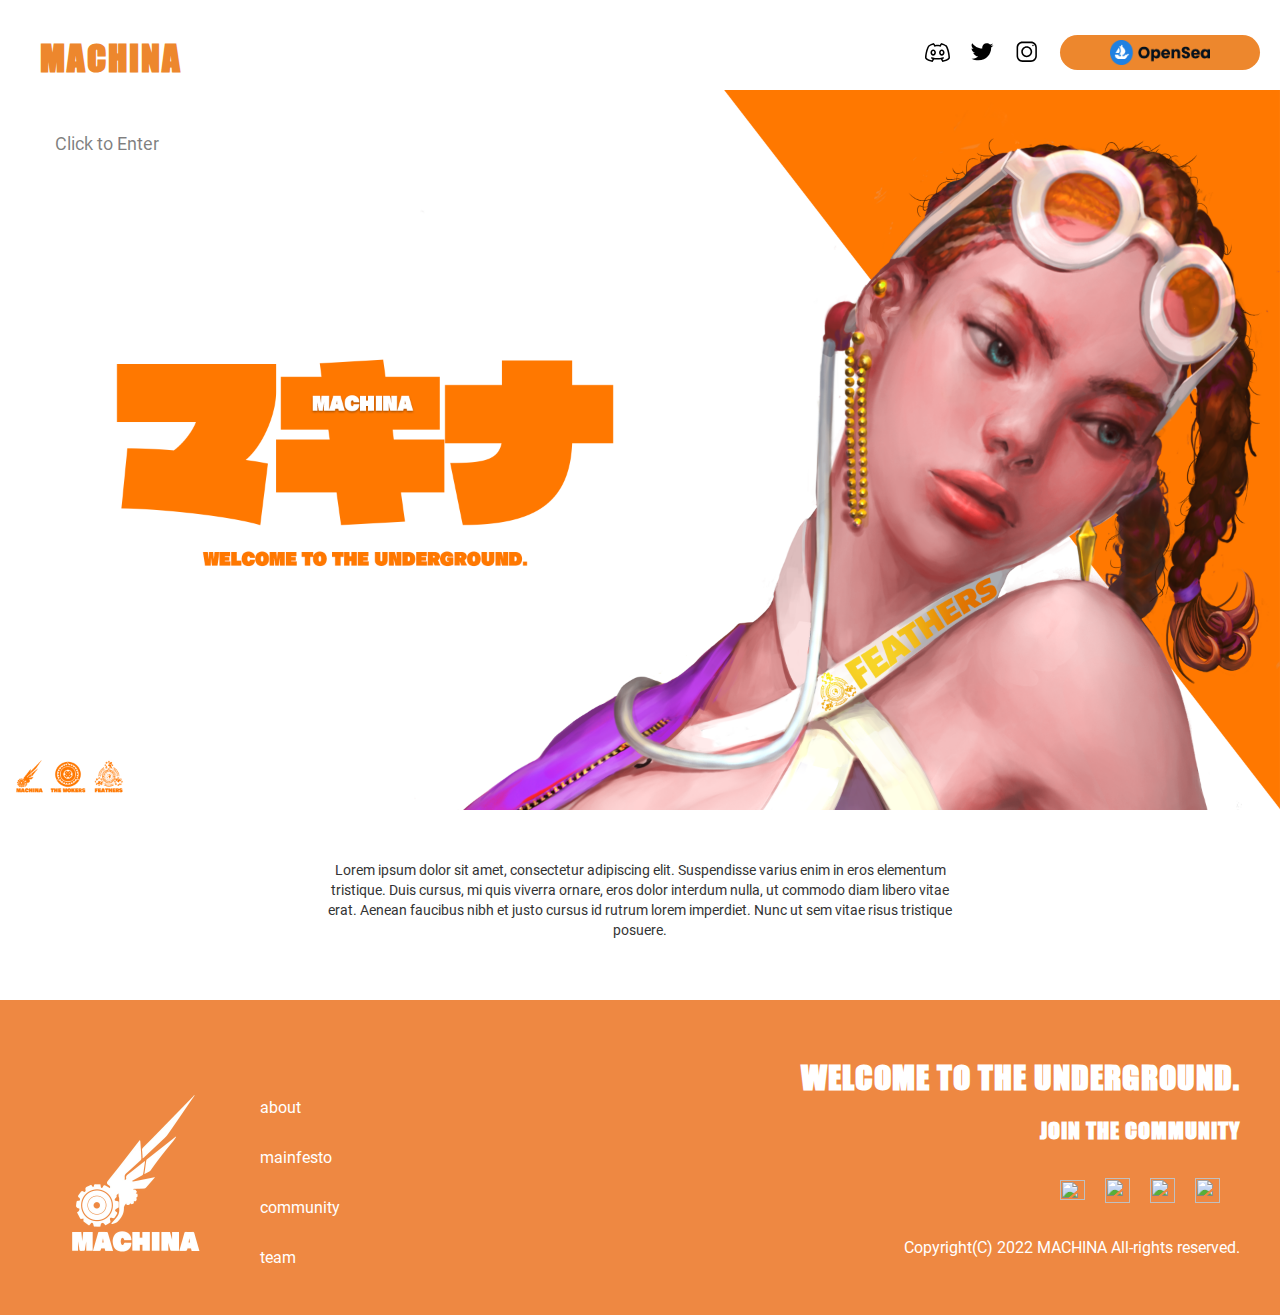
==== index.html @ 13b844cc "team + hero spacing" ====
<!DOCTYPE html><!--  Last Published: Tue Jul 26 2022 20:17:56 GMT+0000 (Coordinated Universal Time)  -->
<html data-wf-page="62db1f4dfe704f7a0dfc9c7d" data-wf-site="62cc7c7fad8a382e8a44cbcd">
<head>
  <meta charset="utf-8">
  <title>MachinaNewUX</title>
  <meta content="width=device-width, initial-scale=1" name="viewport">
  <link href="css/normalize.css" rel="stylesheet" type="text/css">
  <link href="css/components.css" rel="stylesheet" type="text/css">
  <link href="css/machinanewux.css" rel="stylesheet" type="text/css">
  <!-- [if lt IE 9]><script src="https://cdnjs.cloudflare.com/ajax/libs/html5shiv/3.7.3/html5shiv.min.js" type="text/javascript"></script><![endif] -->
  <script type="text/javascript">
      ! function(o, c) {
        var n = c.documentElement,
          t = " w-mod-";
        n.className += t + "js", ("ontouchstart" in o || o.DocumentTouch && c instanceof DocumentTouch) && (n.className += t + "touch")
      }(window, document);
    </script>
  <link href="images/favicon.ico" rel="shortcut icon" type="image/x-icon">
  <link href="images/webclip.png" rel="apple-touch-icon">
</head>
<body class="body">
  <div class="navbarsection wf-section">
    <div data-animation="default" data-collapse="medium" data-duration="400" data-easing="ease" data-easing2="ease" role="banner" class="navbarobject w-nav">
      <div class="container w-container">
        <div class="divleftnavbar">
          <a href="#" class="brand w-nav-brand">
            <h1 class="headingnavbar">MACHINA</h1>
          </a>
        </div>
        <div class="divrightnavbar">
          <nav role="navigation" class="nav-menu w-nav-menu">
            <a href="#" class="link-block w-inline-block"><img src="images/icons8-discord-new-64.svg" loading="lazy" width="25" height="25" alt="" class="icon"></a>
            <a href="#" class="link-block w-inline-block"><img src="images/icons8-twitter-64.svg" loading="lazy" width="25" height="25" alt="" class="icon"></a>
            <a href="#" class="link-block w-inline-block"><img src="images/icons8-instagram-64.svg" loading="lazy" width="25" height="25" alt="" class="icon"></a>
            <a href="#" class="link-block-opensea w-inline-block"><img src="images/OpenSea-Full-Logo-dark.png" loading="lazy" width="100" height="25" sizes="(max-width: 991px) 100vw, 100px" srcset="images/OpenSea-Full-Logo-dark-p-500.png 500w, images/OpenSea-Full-Logo-dark-p-800.png 800w, images/OpenSea-Full-Logo-dark.png 1311w" alt="" class="image-os"></a>
          </nav>
          <div class="w-nav-button">
            <div class="w-icon-nav-menu"></div>
          </div>
        </div>
      </div>
    </div>
  </div>
  <div class="sectionvideo wf-section">
    <div class="wrappervideo">
      <div class="backgroundvideo1"></div>
      <div class="buttonwrapper-left">
        <a href="machina.html" class="button w-button">Click to Enter</a>
      </div>
      <div data-poster-url="videos/landing_page_rat_1284_2778px-poster-00001.jpg" data-video-urls="videos/landing_page_rat_1284_2778px-transcode.mp4,videos/landing_page_rat_1284_2778px-transcode.webm" data-autoplay="true" data-loop="true" data-wf-ignore="true" class="background-video-vertical w-background-video w-background-video-atom"><video id="96c31cf4-ac90-7100-d008-4122dd4f9b5f-video" autoplay="" loop="" style="background-image:url(&quot;videos/landing_page_rat_1284_2778px-poster-00001.jpg&quot;)" muted="" playsinline="" data-wf-ignore="true" data-object-fit="cover">
          <source src="videos/landing_page_rat_1284_2778px-transcode.mp4" data-wf-ignore="true">
          <source src="videos/landing_page_rat_1284_2778px-transcode.webm" data-wf-ignore="true">
        </video></div>
    </div>
  </div>
  <div class="sectiontext wf-section">
    <p class="paragraph">Lorem ipsum dolor sit amet, consectetur adipiscing elit. Suspendisse varius enim in eros elementum tristique. Duis cursus, mi quis viverra ornare, eros dolor interdum nulla, ut commodo diam libero vitae erat. Aenean faucibus nibh et justo cursus id rutrum lorem imperdiet. Nunc ut sem vitae risus tristique posuere.</p>
  </div>
  <div class="sectionfooter wf-section">
    <div class="footerleftwrapper"><img src="images/Captura-de-tela-de-2022-07-11-18-16-29.png" loading="lazy" alt="" class="footerlogo">
      <div class="footernavigationwrapper">
        <div class="footernavigationtext">about</div>
        <div class="footernavigationtext">mainfesto</div>
        <div class="footernavigationtext">community</div>
        <div class="footernavigationtext">team</div>
      </div>
    </div>
    <div class="footerrightwrapper">
      <h1 class="footerheading">Welcome to the underground.</h1>
      <h2 class="footersubheading">Join The Community</h2>
      <div class="footericonswrapper">
        <a href="#" class="link-block w-inline-block"><img src="https://uploads-ssl.webflow.com/62cc7c7fad8a382e8a44cbcd/62cc91f28554203fd5717afa_Discord-Logo-White-1024x780.png" loading="lazy" width="25" height="20" alt="" class="icon"></a>
        <a href="#" class="link-block w-inline-block"><img src="https://uploads-ssl.webflow.com/62cc7c7fad8a382e8a44cbcd/62cc916a80accf51d7493790_twitter-xxl.png" loading="lazy" width="25" height="25" alt="" class="icon"></a>
        <a href="#" class="link-block w-inline-block"><img src="https://uploads-ssl.webflow.com/62cc7c7fad8a382e8a44cbcd/62cc91612afd1383635e9096_new-Instagram-logo-white-glyph-1200x1199.png" loading="lazy" width="25" height="25" alt="" class="icon"></a>
        <a href="#" class="link-block w-inline-block"><img src="https://uploads-ssl.webflow.com/62cc7c7fad8a382e8a44cbcd/62cc91511e0f220d277730ac_Logomark-Transparent%20White.png" loading="lazy" width="25" height="25" alt="" class="icon"></a>
      </div>
      <div class="footercopyrighttext">Copyright(C) 2022 MACHINA All-rights reserved.</div>
    </div>
  </div>
  <script src="https://d3e54v103j8qbb.cloudfront.net/js/jquery-3.5.1.min.dc5e7f18c8.js?site=62cc7c7fad8a382e8a44cbcd" type="text/javascript" integrity="sha256-9/aliU8dGd2tb6OSsuzixeV4y/faTqgFtohetphbbj0=" crossorigin="anonymous"></script>
  <script src="js/machinanewux.js" type="text/javascript"></script>
  <!-- [if lte IE 9]><script src="https://cdnjs.cloudflare.com/ajax/libs/placeholders/3.0.2/placeholders.min.js"></script><![endif] -->
</body>
</html>
---- css/components.css ----
@font-face {
  font-family: 'webflow-icons';
  src: url("[data-uri]") format('truetype');
  font-weight: normal;
  font-style: normal;
}
[class^="w-icon-"],
[class*=" w-icon-"] {
  /* use !important to prevent issues with browser extensions that change fonts */
  font-family: 'webflow-icons' !important;
  speak: none;
  font-style: normal;
  font-weight: normal;
  font-variant: normal;
  text-transform: none;
  line-height: 1;
  /* Better Font Rendering =========== */
  -webkit-font-smoothing: antialiased;
  -moz-osx-font-smoothing: grayscale;
}
.w-icon-slider-right:before {
  content: "\e600";
}
.w-icon-slider-left:before {
  content: "\e601";
}
.w-icon-nav-menu:before {
  content: "\e602";
}
.w-icon-arrow-down:before,
.w-icon-dropdown-toggle:before {
  content: "\e603";
}
.w-icon-file-upload-remove:before {
  content: "\e900";
}
.w-icon-file-upload-icon:before {
  content: "\e903";
}
* {
  -webkit-box-sizing: border-box;
  -moz-box-sizing: border-box;
  box-sizing: border-box;
}
html {
  height: 100%;
}
body {
  margin: 0;
  min-height: 100%;
  background-color: #fff;
  font-family: Arial, sans-serif;
  font-size: 14px;
  line-height: 20px;
  color: #333;
}
img {
  max-width: 100%;
  vertical-align: middle;
  display: inline-block;
}
html.w-mod-touch * {
  background-attachment: scroll !important;
}
.w-block {
  display: block;
}
.w-inline-block {
  max-width: 100%;
  display: inline-block;
}
.w-clearfix:before,
.w-clearfix:after {
  content: " ";
  display: table;
  grid-column-start: 1;
  grid-row-start: 1;
  grid-column-end: 2;
  grid-row-end: 2;
}
.w-clearfix:after {
  clear: both;
}
.w-hidden {
  display: none;
}
.w-button {
  display: inline-block;
  padding: 9px 15px;
  background-color: #3898EC;
  color: white;
  border: 0;
  line-height: inherit;
  text-decoration: none;
  cursor: pointer;
  border-radius: 0;
}
input.w-button {
  -webkit-appearance: button;
}
html[data-w-dynpage] [data-w-cloak] {
  color: transparent !important;
}
.w-webflow-badge,
.w-webflow-badge * {
  position: static;
  left: auto;
  top: auto;
  right: auto;
  bottom: auto;
  z-index: auto;
  display: block;
  visibility: visible;
  overflow: visible;
  overflow-x: visible;
  overflow-y: visible;
  box-sizing: border-box;
  width: auto;
  height: auto;
  max-height: none;
  max-width: none;
  min-height: 0;
  min-width: 0;
  margin: 0;
  padding: 0;
  float: none;
  clear: none;
  border: 0 none transparent;
  border-radius: 0;
  background: none;
  background-image: none;
  background-position: 0% 0%;
  background-size: auto auto;
  background-repeat: repeat;
  background-origin: padding-box;
  background-clip: border-box;
  background-attachment: scroll;
  background-color: transparent;
  box-shadow: none;
  opacity: 1;
  transform: none;
  transition: none;
  direction: ltr;
  font-family: inherit;
  font-weight: inherit;
  color: inherit;
  font-size: inherit;
  line-height: inherit;
  font-style: inherit;
  font-variant: inherit;
  text-align: inherit;
  letter-spacing: inherit;
  text-decoration: inherit;
  text-indent: 0;
  text-transform: inherit;
  list-style-type: disc;
  text-shadow: none;
  font-smoothing: auto;
  vertical-align: baseline;
  cursor: inherit;
  white-space: inherit;
  word-break: normal;
  word-spacing: normal;
  word-wrap: normal;
}
.w-webflow-badge {
  position: fixed !important;
  display: inline-block !important;
  visibility: visible !important;
  z-index: 2147483647 !important;
  top: auto !important;
  right: 12px !important;
  bottom: 12px !important;
  left: auto !important;
  color: #AAADB0 !important;
  background-color: #fff !important;
  border-radius: 3px !important;
  padding: 6px 8px 6px 6px !important;
  font-size: 12px !important;
  opacity: 1 !important;
  line-height: 14px !important;
  text-decoration: none !important;
  transform: none !important;
  margin: 0 !important;
  width: auto !important;
  height: auto !important;
  overflow: visible !important;
  white-space: nowrap;
  box-shadow: 0 0 0 1px rgba(0, 0, 0, 0.1), 0px 1px 3px rgba(0, 0, 0, 0.1);
  cursor: pointer;
}
.w-webflow-badge > img {
  display: inline-block !important;
  visibility: visible !important;
  opacity: 1 !important;
  vertical-align: middle !important;
}
h1,
h2,
h3,
h4,
h5,
h6 {
  font-weight: bold;
  margin-bottom: 10px;
}
h1 {
  font-size: 38px;
  line-height: 44px;
  margin-top: 20px;
}
h2 {
  font-size: 32px;
  line-height: 36px;
  margin-top: 20px;
}
h3 {
  font-size: 24px;
  line-height: 30px;
  margin-top: 20px;
}
h4 {
  font-size: 18px;
  line-height: 24px;
  margin-top: 10px;
}
h5 {
  font-size: 14px;
  line-height: 20px;
  margin-top: 10px;
}
h6 {
  font-size: 12px;
  line-height: 18px;
  margin-top: 10px;
}
p {
  margin-top: 0;
  margin-bottom: 10px;
}
blockquote {
  margin: 0 0 10px 0;
  padding: 10px 20px;
  border-left: 5px solid #E2E2E2;
  font-size: 18px;
  line-height: 22px;
}
figure {
  margin: 0;
  margin-bottom: 10px;
}
figcaption {
  margin-top: 5px;
  text-align: center;
}
ul,
ol {
  margin-top: 0px;
  margin-bottom: 10px;
  padding-left: 40px;
}
.w-list-unstyled {
  padding-left: 0;
  list-style: none;
}
.w-embed:before,
.w-embed:after {
  content: " ";
  display: table;
  grid-column-start: 1;
  grid-row-start: 1;
  grid-column-end: 2;
  grid-row-end: 2;
}
.w-embed:after {
  clear: both;
}
.w-video {
  width: 100%;
  position: relative;
  padding: 0;
}
.w-video iframe,
.w-video object,
.w-video embed {
  position: absolute;
  top: 0;
  left: 0;
  width: 100%;
  height: 100%;
  border: none;
}
fieldset {
  padding: 0;
  margin: 0;
  border: 0;
}
button,
[type='button'],
[type='reset'] {
  border: 0;
  cursor: pointer;
  -webkit-appearance: button;
}
.w-form {
  margin: 0 0 15px;
}
.w-form-done {
  display: none;
  padding: 20px;
  text-align: center;
  background-color: #dddddd;
}
.w-form-fail {
  display: none;
  margin-top: 10px;
  padding: 10px;
  background-color: #ffdede;
}
label {
  display: block;
  margin-bottom: 5px;
  font-weight: bold;
}
.w-input,
.w-select {
  display: block;
  width: 100%;
  height: 38px;
  padding: 8px 12px;
  margin-bottom: 10px;
  font-size: 14px;
  line-height: 1.42857143;
  color: #333333;
  vertical-align: middle;
  background-color: #ffffff;
  border: 1px solid #cccccc;
}
.w-input:-moz-placeholder,
.w-select:-moz-placeholder {
  color: #999;
}
.w-input::-moz-placeholder,
.w-select::-moz-placeholder {
  color: #999;
  opacity: 1;
}
.w-input:-ms-input-placeholder,
.w-select:-ms-input-placeholder {
  color: #999;
}
.w-input::-webkit-input-placeholder,
.w-select::-webkit-input-placeholder {
  color: #999;
}
.w-input:focus,
.w-select:focus {
  border-color: #3898EC;
  outline: 0;
}
.w-input[disabled],
.w-select[disabled],
.w-input[readonly],
.w-select[readonly],
fieldset[disabled] .w-input,
fieldset[disabled] .w-select {
  cursor: not-allowed;
}
.w-input[disabled]:not(.w-input-disabled),
.w-select[disabled]:not(.w-input-disabled),
.w-input[readonly],
.w-select[readonly],
fieldset[disabled]:not(.w-input-disabled) .w-input,
fieldset[disabled]:not(.w-input-disabled) .w-select {
  background-color: #eeeeee;
}
textarea.w-input,
textarea.w-select {
  height: auto;
}
.w-select {
  background-color: #f3f3f3;
}
.w-select[multiple] {
  height: auto;
}
.w-form-label {
  display: inline-block;
  cursor: pointer;
  font-weight: normal;
  margin-bottom: 0px;
}
.w-radio {
  display: block;
  margin-bottom: 5px;
  padding-left: 20px;
}
.w-radio:before,
.w-radio:after {
  content: " ";
  display: table;
  grid-column-start: 1;
  grid-row-start: 1;
  grid-column-end: 2;
  grid-row-end: 2;
}
.w-radio:after {
  clear: both;
}
.w-radio-input {
  margin: 4px 0 0;
  margin-top: 1px \9;
  line-height: normal;
  float: left;
  margin-left: -20px;
}
.w-radio-input {
  margin-top: 3px;
}
.w-file-upload {
  display: block;
  margin-bottom: 10px;
}
.w-file-upload-input {
  width: 0.1px;
  height: 0.1px;
  opacity: 0;
  overflow: hidden;
  position: absolute;
  z-index: -100;
}
.w-file-upload-default,
.w-file-upload-uploading,
.w-file-upload-success {
  display: inline-block;
  color: #333333;
}
.w-file-upload-error {
  display: block;
  margin-top: 10px;
}
.w-file-upload-default.w-hidden,
.w-file-upload-uploading.w-hidden,
.w-file-upload-error.w-hidden,
.w-file-upload-success.w-hidden {
  display: none;
}
.w-file-upload-uploading-btn {
  display: flex;
  font-size: 14px;
  font-weight: normal;
  cursor: pointer;
  margin: 0;
  padding: 8px 12px;
  border: 1px solid #cccccc;
  background-color: #fafafa;
}
.w-file-upload-file {
  display: flex;
  flex-grow: 1;
  justify-content: space-between;
  margin: 0;
  padding: 8px 9px 8px 11px;
  border: 1px solid #cccccc;
  background-color: #fafafa;
}
.w-file-upload-file-name {
  font-size: 14px;
  font-weight: normal;
  display: block;
}
.w-file-remove-link {
  margin-top: 3px;
  margin-left: 10px;
  width: auto;
  height: auto;
  padding: 3px;
  display: block;
  cursor: pointer;
}
.w-icon-file-upload-remove {
  margin: auto;
  font-size: 10px;
}
.w-file-upload-error-msg {
  display: inline-block;
  color: #ea384c;
  padding: 2px 0;
}
.w-file-upload-info {
  display: inline-block;
  line-height: 38px;
  padding: 0 12px;
}
.w-file-upload-label {
  display: inline-block;
  font-size: 14px;
  font-weight: normal;
  cursor: pointer;
  margin: 0;
  padding: 8px 12px;
  border: 1px solid #cccccc;
  background-color: #fafafa;
}
.w-icon-file-upload-icon,
.w-icon-file-upload-uploading {
  display: inline-block;
  margin-right: 8px;
  width: 20px;
}
.w-icon-file-upload-uploading {
  height: 20px;
}
.w-container {
  margin-left: auto;
  margin-right: auto;
  max-width: 940px;
}
.w-container:before,
.w-container:after {
  content: " ";
  display: table;
  grid-column-start: 1;
  grid-row-start: 1;
  grid-column-end: 2;
  grid-row-end: 2;
}
.w-container:after {
  clear: both;
}
.w-container .w-row {
  margin-left: -10px;
  margin-right: -10px;
}
.w-row:before,
.w-row:after {
  content: " ";
  display: table;
  grid-column-start: 1;
  grid-row-start: 1;
  grid-column-end: 2;
  grid-row-end: 2;
}
.w-row:after {
  clear: both;
}
.w-row .w-row {
  margin-left: 0;
  margin-right: 0;
}
.w-col {
  position: relative;
  float: left;
  width: 100%;
  min-height: 1px;
  padding-left: 10px;
  padding-right: 10px;
}
.w-col .w-col {
  padding-left: 0;
  padding-right: 0;
}
.w-col-1 {
  width: 8.33333333%;
}
.w-col-2 {
  width: 16.66666667%;
}
.w-col-3 {
  width: 25%;
}
.w-col-4 {
  width: 33.33333333%;
}
.w-col-5 {
  width: 41.66666667%;
}
.w-col-6 {
  width: 50%;
}
.w-col-7 {
  width: 58.33333333%;
}
.w-col-8 {
  width: 66.66666667%;
}
.w-col-9 {
  width: 75%;
}
.w-col-10 {
  width: 83.33333333%;
}
.w-col-11 {
  width: 91.66666667%;
}
.w-col-12 {
  width: 100%;
}
.w-hidden-main {
  display: none !important;
}
@media screen and (max-width: 991px) {
  .w-container {
    max-width: 728px;
  }
  .w-hidden-main {
    display: inherit !important;
  }
  .w-hidden-medium {
    display: none !important;
  }
  .w-col-medium-1 {
    width: 8.33333333%;
  }
  .w-col-medium-2 {
    width: 16.66666667%;
  }
  .w-col-medium-3 {
    width: 25%;
  }
  .w-col-medium-4 {
    width: 33.33333333%;
  }
  .w-col-medium-5 {
    width: 41.66666667%;
  }
  .w-col-medium-6 {
    width: 50%;
  }
  .w-col-medium-7 {
    width: 58.33333333%;
  }
  .w-col-medium-8 {
    width: 66.66666667%;
  }
  .w-col-medium-9 {
    width: 75%;
  }
  .w-col-medium-10 {
    width: 83.33333333%;
  }
  .w-col-medium-11 {
    width: 91.66666667%;
  }
  .w-col-medium-12 {
    width: 100%;
  }
  .w-col-stack {
    width: 100%;
    left: auto;
    right: auto;
  }
}
@media screen and (max-width: 767px) {
  .w-hidden-main {
    display: inherit !important;
  }
  .w-hidden-medium {
    display: inherit !important;
  }
  .w-hidden-small {
    display: none !important;
  }
  .w-row,
  .w-container .w-row {
    margin-left: 0;
    margin-right: 0;
  }
  .w-col {
    width: 100%;
    left: auto;
    right: auto;
  }
  .w-col-small-1 {
    width: 8.33333333%;
  }
  .w-col-small-2 {
    width: 16.66666667%;
  }
  .w-col-small-3 {
    width: 25%;
  }
  .w-col-small-4 {
    width: 33.33333333%;
  }
  .w-col-small-5 {
    width: 41.66666667%;
  }
  .w-col-small-6 {
    width: 50%;
  }
  .w-col-small-7 {
    width: 58.33333333%;
  }
  .w-col-small-8 {
    width: 66.66666667%;
  }
  .w-col-small-9 {
    width: 75%;
  }
  .w-col-small-10 {
    width: 83.33333333%;
  }
  .w-col-small-11 {
    width: 91.66666667%;
  }
  .w-col-small-12 {
    width: 100%;
  }
}
@media screen and (max-width: 479px) {
  .w-container {
    max-width: none;
  }
  .w-hidden-main {
    display: inherit !important;
  }
  .w-hidden-medium {
    display: inherit !important;
  }
  .w-hidden-small {
    display: inherit !important;
  }
  .w-hidden-tiny {
    display: none !important;
  }
  .w-col {
    width: 100%;
  }
  .w-col-tiny-1 {
    width: 8.33333333%;
  }
  .w-col-tiny-2 {
    width: 16.66666667%;
  }
  .w-col-tiny-3 {
    width: 25%;
  }
  .w-col-tiny-4 {
    width: 33.33333333%;
  }
  .w-col-tiny-5 {
    width: 41.66666667%;
  }
  .w-col-tiny-6 {
    width: 50%;
  }
  .w-col-tiny-7 {
    width: 58.33333333%;
  }
  .w-col-tiny-8 {
    width: 66.66666667%;
  }
  .w-col-tiny-9 {
    width: 75%;
  }
  .w-col-tiny-10 {
    width: 83.33333333%;
  }
  .w-col-tiny-11 {
    width: 91.66666667%;
  }
  .w-col-tiny-12 {
    width: 100%;
  }
}
.w-widget {
  position: relative;
}
.w-widget-map {
  width: 100%;
  height: 400px;
}
.w-widget-map label {
  width: auto;
  display: inline;
}
.w-widget-map img {
  max-width: inherit;
}
.w-widget-map .gm-style-iw {
  text-align: center;
}
.w-widget-map .gm-style-iw > button {
  display: none !important;
}
.w-widget-twitter {
  overflow: hidden;
}
.w-widget-twitter-count-shim {
  display: inline-block;
  vertical-align: top;
  position: relative;
  width: 28px;
  height: 20px;
  text-align: center;
  background: white;
  border: #758696 solid 1px;
  border-radius: 3px;
}
.w-widget-twitter-count-shim * {
  pointer-events: none;
  -webkit-user-select: none;
  -moz-user-select: none;
  -ms-user-select: none;
  user-select: none;
}
.w-widget-twitter-count-shim .w-widget-twitter-count-inner {
  position: relative;
  font-size: 15px;
  line-height: 12px;
  text-align: center;
  color: #999;
  font-family: serif;
}
.w-widget-twitter-count-shim .w-widget-twitter-count-clear {
  position: relative;
  display: block;
}
.w-widget-twitter-count-shim.w--large {
  width: 36px;
  height: 28px;
}
.w-widget-twitter-count-shim.w--large .w-widget-twitter-count-inner {
  font-size: 18px;
  line-height: 18px;
}
.w-widget-twitter-count-shim:not(.w--vertical) {
  margin-left: 5px;
  margin-right: 8px;
}
.w-widget-twitter-count-shim:not(.w--vertical).w--large {
  margin-left: 6px;
}
.w-widget-twitter-count-shim:not(.w--vertical):before,
.w-widget-twitter-count-shim:not(.w--vertical):after {
  top: 50%;
  left: 0;
  border: solid transparent;
  content: ' ';
  height: 0;
  width: 0;
  position: absolute;
  pointer-events: none;
}
.w-widget-twitter-count-shim:not(.w--vertical):before {
  border-color: rgba(117, 134, 150, 0);
  border-right-color: #5d6c7b;
  border-width: 4px;
  margin-left: -9px;
  margin-top: -4px;
}
.w-widget-twitter-count-shim:not(.w--vertical).w--large:before {
  border-width: 5px;
  margin-left: -10px;
  margin-top: -5px;
}
.w-widget-twitter-count-shim:not(.w--vertical):after {
  border-color: rgba(255, 255, 255, 0);
  border-right-color: white;
  border-width: 4px;
  margin-left: -8px;
  margin-top: -4px;
}
.w-widget-twitter-count-shim:not(.w--vertical).w--large:after {
  border-width: 5px;
  margin-left: -9px;
  margin-top: -5px;
}
.w-widget-twitter-count-shim.w--vertical {
  width: 61px;
  height: 33px;
  margin-bottom: 8px;
}
.w-widget-twitter-count-shim.w--vertical:before,
.w-widget-twitter-count-shim.w--vertical:after {
  top: 100%;
  left: 50%;
  border: solid transparent;
  content: ' ';
  height: 0;
  width: 0;
  position: absolute;
  pointer-events: none;
}
.w-widget-twitter-count-shim.w--vertical:before {
  border-color: rgba(117, 134, 150, 0);
  border-top-color: #5d6c7b;
  border-width: 5px;
  margin-left: -5px;
}
.w-widget-twitter-count-shim.w--vertical:after {
  border-color: rgba(255, 255, 255, 0);
  border-top-color: white;
  border-width: 4px;
  margin-left: -4px;
}
.w-widget-twitter-count-shim.w--vertical .w-widget-twitter-count-inner {
  font-size: 18px;
  line-height: 22px;
}
.w-widget-twitter-count-shim.w--vertical.w--large {
  width: 76px;
}
.w-background-video {
  position: relative;
  overflow: hidden;
  height: 500px;
  color: white;
}
.w-background-video > video {
  background-size: cover;
  background-position: 50% 50%;
  position: absolute;
  margin: auto;
  width: 100%;
  height: 100%;
  right: -100%;
  bottom: -100%;
  top: -100%;
  left: -100%;
  object-fit: cover;
  z-index: -100;
}
.w-background-video > video::-webkit-media-controls-start-playback-button {
  display: none !important;
  -webkit-appearance: none;
}
.w-background-video--control {
  position: absolute;
  bottom: 1em;
  right: 1em;
  background-color: transparent;
  padding: 0;
}
.w-background-video--control > [hidden] {
  display: none !important;
}
.w-slider {
  position: relative;
  height: 300px;
  text-align: center;
  background: #dddddd;
  clear: both;
  -webkit-tap-highlight-color: rgba(0, 0, 0, 0);
  tap-highlight-color: rgba(0, 0, 0, 0);
}
.w-slider-mask {
  position: relative;
  display: block;
  overflow: hidden;
  z-index: 1;
  left: 0;
  right: 0;
  height: 100%;
  white-space: nowrap;
}
.w-slide {
  position: relative;
  display: inline-block;
  vertical-align: top;
  width: 100%;
  height: 100%;
  white-space: normal;
  text-align: left;
}
.w-slider-nav {
  position: absolute;
  z-index: 2;
  top: auto;
  right: 0;
  bottom: 0;
  left: 0;
  margin: auto;
  padding-top: 10px;
  height: 40px;
  text-align: center;
  -webkit-tap-highlight-color: rgba(0, 0, 0, 0);
  tap-highlight-color: rgba(0, 0, 0, 0);
}
.w-slider-nav.w-round > div {
  border-radius: 100%;
}
.w-slider-nav.w-num > div {
  width: auto;
  height: auto;
  padding: 0.2em 0.5em;
  font-size: inherit;
  line-height: inherit;
}
.w-slider-nav.w-shadow > div {
  box-shadow: 0 0 3px rgba(51, 51, 51, 0.4);
}
.w-slider-nav-invert {
  color: #fff;
}
.w-slider-nav-invert > div {
  background-color: rgba(34, 34, 34, 0.4);
}
.w-slider-nav-invert > div.w-active {
  background-color: #222;
}
.w-slider-dot {
  position: relative;
  display: inline-block;
  width: 1em;
  height: 1em;
  background-color: rgba(255, 255, 255, 0.4);
  cursor: pointer;
  margin: 0 3px 0.5em;
  transition: background-color 100ms, color 100ms;
}
.w-slider-dot.w-active {
  background-color: #fff;
}
.w-slider-dot:focus {
  outline: none;
  box-shadow: 0px 0px 0px 2px #fff;
}
.w-slider-dot:focus.w-active {
  box-shadow: none;
}
.w-slider-arrow-left,
.w-slider-arrow-right {
  position: absolute;
  width: 80px;
  top: 0;
  right: 0;
  bottom: 0;
  left: 0;
  margin: auto;
  cursor: pointer;
  overflow: hidden;
  color: white;
  font-size: 40px;
  -webkit-tap-highlight-color: rgba(0, 0, 0, 0);
  tap-highlight-color: rgba(0, 0, 0, 0);
  -webkit-user-select: none;
  -moz-user-select: none;
  -ms-user-select: none;
  user-select: none;
}
.w-slider-arrow-left [class^='w-icon-'],
.w-slider-arrow-right [class^='w-icon-'],
.w-slider-arrow-left [class*=' w-icon-'],
.w-slider-arrow-right [class*=' w-icon-'] {
  position: absolute;
}
.w-slider-arrow-left:focus,
.w-slider-arrow-right:focus {
  outline: 0;
}
.w-slider-arrow-left {
  z-index: 3;
  right: auto;
}
.w-slider-arrow-right {
  z-index: 4;
  left: auto;
}
.w-icon-slider-left,
.w-icon-slider-right {
  top: 0;
  right: 0;
  bottom: 0;
  left: 0;
  margin: auto;
  width: 1em;
  height: 1em;
}
.w-slider-aria-label {
  border: 0;
  clip: rect(0 0 0 0);
  height: 1px;
  margin: -1px;
  overflow: hidden;
  padding: 0;
  position: absolute;
  width: 1px;
}
.w-slider-force-show {
  display: block !important;
}
.w-dropdown {
  display: inline-block;
  position: relative;
  text-align: left;
  margin-left: auto;
  margin-right: auto;
  z-index: 900;
}
.w-dropdown-btn,
.w-dropdown-toggle,
.w-dropdown-link {
  position: relative;
  vertical-align: top;
  text-decoration: none;
  color: #222222;
  padding: 20px;
  text-align: left;
  margin-left: auto;
  margin-right: auto;
  white-space: nowrap;
}
.w-dropdown-toggle {
  -webkit-user-select: none;
  -moz-user-select: none;
  -ms-user-select: none;
  user-select: none;
  display: inline-block;
  cursor: pointer;
  padding-right: 40px;
}
.w-dropdown-toggle:focus {
  outline: 0;
}
.w-icon-dropdown-toggle {
  position: absolute;
  top: 0;
  right: 0;
  bottom: 0;
  margin: auto;
  margin-right: 20px;
  width: 1em;
  height: 1em;
}
.w-dropdown-list {
  position: absolute;
  background: #dddddd;
  display: none;
  min-width: 100%;
}
.w-dropdown-list.w--open {
  display: block;
}
.w-dropdown-link {
  padding: 10px 20px;
  display: block;
  color: #222222;
}
.w-dropdown-link.w--current {
  color: #0082f3;
}
.w-dropdown-link:focus {
  outline: 0;
}
@media screen and (max-width: 767px) {
  .w-nav-brand {
    padding-left: 10px;
  }
}
/**
 * ## Note
 * Safari (on both iOS and OS X) does not handle viewport units (vh, vw) well.
 * For example percentage units do not work on descendants of elements that
 * have any dimensions expressed in viewport units. It also doesn’t handle them at
 * all in `calc()`.
 */
/**
 * Wrapper around all lightbox elements
 *
 * 1. Since the lightbox can receive focus, IE also gives it an outline.
 * 2. Fixes flickering on Chrome when a transition is in progress
 *    underneath the lightbox.
 */
.w-lightbox-backdrop {
  color: #000;
  cursor: auto;
  font-family: serif;
  font-size: medium;
  font-style: normal;
  font-variant: normal;
  font-weight: normal;
  letter-spacing: normal;
  line-height: normal;
  list-style: disc;
  text-align: start;
  text-indent: 0;
  text-shadow: none;
  text-transform: none;
  visibility: visible;
  white-space: normal;
  word-break: normal;
  word-spacing: normal;
  word-wrap: normal;
  position: fixed;
  top: 0;
  right: 0;
  bottom: 0;
  left: 0;
  color: #fff;
  font-family: "Helvetica Neue", Helvetica, Ubuntu, "Segoe UI", Verdana, sans-serif;
  font-size: 17px;
  line-height: 1.2;
  font-weight: 300;
  text-align: center;
  background: rgba(0, 0, 0, 0.9);
  z-index: 2000;
  outline: 0;
  /* 1 */
  opacity: 0;
  -webkit-user-select: none;
  -moz-user-select: none;
  -ms-user-select: none;
  -webkit-tap-highlight-color: transparent;
  -webkit-transform: translate(0, 0);
  /* 2 */
}
/**
 * Neat trick to bind the rubberband effect to our canvas instead of the whole
 * document on iOS. It also prevents a bug that causes the document underneath to scroll.
 */
.w-lightbox-backdrop,
.w-lightbox-container {
  height: 100%;
  overflow: auto;
  -webkit-overflow-scrolling: touch;
}
.w-lightbox-content {
  position: relative;
  height: 100vh;
  overflow: hidden;
}
.w-lightbox-view {
  position: absolute;
  width: 100vw;
  height: 100vh;
  opacity: 0;
}
.w-lightbox-view:before {
  content: "";
  height: 100vh;
}
/* .w-lightbox-content */
.w-lightbox-group,
.w-lightbox-group .w-lightbox-view,
.w-lightbox-group .w-lightbox-view:before {
  height: 86vh;
}
.w-lightbox-frame,
.w-lightbox-view:before {
  display: inline-block;
  vertical-align: middle;
}
/*
 * 1. Remove default margin set by user-agent on the <figure> element.
 */
.w-lightbox-figure {
  position: relative;
  margin: 0;
  /* 1 */
}
.w-lightbox-group .w-lightbox-figure {
  cursor: pointer;
}
/**
 * IE adds image dimensions as width and height attributes on the IMG tag,
 * but we need both width and height to be set to auto to enable scaling.
 */
.w-lightbox-img {
  width: auto;
  height: auto;
  max-width: none;
}
/**
 * 1. Reset if style is set by user on "All Images"
 */
.w-lightbox-image {
  display: block;
  float: none;
  /* 1 */
  max-width: 100vw;
  max-height: 100vh;
}
.w-lightbox-group .w-lightbox-image {
  max-height: 86vh;
}
.w-lightbox-caption {
  position: absolute;
  right: 0;
  bottom: 0;
  left: 0;
  padding: 0.5em 1em;
  background: rgba(0, 0, 0, 0.4);
  text-align: left;
  text-overflow: ellipsis;
  white-space: nowrap;
  overflow: hidden;
}
.w-lightbox-embed {
  position: absolute;
  top: 0;
  right: 0;
  bottom: 0;
  left: 0;
  width: 100%;
  height: 100%;
}
.w-lightbox-control {
  position: absolute;
  top: 0;
  width: 4em;
  background-size: 24px;
  background-repeat: no-repeat;
  background-position: center;
  cursor: pointer;
  -webkit-transition: all 0.3s;
  transition: all 0.3s;
}
.w-lightbox-left {
  display: none;
  bottom: 0;
  left: 0;
  /* <svg xmlns="http://www.w3.org/2000/svg" viewBox="-20 0 24 40" width="24" height="40"><g transform="rotate(45)"><path d="m0 0h5v23h23v5h-28z" opacity=".4"/><path d="m1 1h3v23h23v3h-26z" fill="#fff"/></g></svg> */
  background-image: url("[data-uri]");
}
.w-lightbox-right {
  display: none;
  right: 0;
  bottom: 0;
  /* <svg xmlns="http://www.w3.org/2000/svg" viewBox="-4 0 24 40" width="24" height="40"><g transform="rotate(45)"><path d="m0-0h28v28h-5v-23h-23z" opacity=".4"/><path d="m1 1h26v26h-3v-23h-23z" fill="#fff"/></g></svg> */
  background-image: url("[data-uri]");
}
/*
 * Without specifying the with and height inside the SVG, all versions of IE render the icon too small.
 * The bug does not seem to manifest itself if the elements are tall enough such as the above arrows.
 * (http://stackoverflow.com/questions/16092114/background-size-differs-in-internet-explorer)
 */
.w-lightbox-close {
  right: 0;
  height: 2.6em;
  /* <svg xmlns="http://www.w3.org/2000/svg" viewBox="-4 0 18 17" width="18" height="17"><g transform="rotate(45)"><path d="m0 0h7v-7h5v7h7v5h-7v7h-5v-7h-7z" opacity=".4"/><path d="m1 1h7v-7h3v7h7v3h-7v7h-3v-7h-7z" fill="#fff"/></g></svg> */
  background-image: url("[data-uri]");
  background-size: 18px;
}
/**
 * 1. All IE versions add extra space at the bottom without this.
 */
.w-lightbox-strip {
  position: absolute;
  bottom: 0;
  left: 0;
  right: 0;
  padding: 0 1vh;
  line-height: 0;
  /* 1 */
  white-space: nowrap;
  overflow-x: auto;
  overflow-y: hidden;
}
/*
 * 1. We use content-box to avoid having to do `width: calc(10vh + 2vw)`
 *    which doesn’t work in Safari anyway.
 * 2. Chrome renders images pixelated when switching to GPU. Making sure
 *    the parent is also rendered on the GPU (by setting translate3d for
 *    example) fixes this behavior.
 */
.w-lightbox-item {
  display: inline-block;
  width: 10vh;
  padding: 2vh 1vh;
  box-sizing: content-box;
  /* 1 */
  cursor: pointer;
  -webkit-transform: translate3d(0, 0, 0);
  /* 2 */
}
.w-lightbox-active {
  opacity: 0.3;
}
.w-lightbox-thumbnail {
  position: relative;
  height: 10vh;
  background: #222;
  overflow: hidden;
}
.w-lightbox-thumbnail-image {
  position: absolute;
  top: 0;
  left: 0;
}
.w-lightbox-thumbnail .w-lightbox-tall {
  top: 50%;
  width: 100%;
  -webkit-transform: translate(0, -50%);
  -ms-transform: translate(0, -50%);
  transform: translate(0, -50%);
}
.w-lightbox-thumbnail .w-lightbox-wide {
  left: 50%;
  height: 100%;
  -webkit-transform: translate(-50%, 0);
  -ms-transform: translate(-50%, 0);
  transform: translate(-50%, 0);
}
/*
 * Spinner
 *
 * Absolute pixel values are used to avoid rounding errors that would cause
 * the white spinning element to be misaligned with the track.
 */
.w-lightbox-spinner {
  position: absolute;
  top: 50%;
  left: 50%;
  box-sizing: border-box;
  width: 40px;
  height: 40px;
  margin-top: -20px;
  margin-left: -20px;
  border: 5px solid rgba(0, 0, 0, 0.4);
  border-radius: 50%;
  -webkit-animation: spin 0.8s infinite linear;
  animation: spin 0.8s infinite linear;
}
.w-lightbox-spinner:after {
  content: "";
  position: absolute;
  top: -4px;
  right: -4px;
  bottom: -4px;
  left: -4px;
  border: 3px solid transparent;
  border-bottom-color: #fff;
  border-radius: 50%;
}
/*
 * Utility classes
 */
.w-lightbox-hide {
  display: none;
}
.w-lightbox-noscroll {
  overflow: hidden;
}
@media (min-width: 768px) {
  .w-lightbox-content {
    height: 96vh;
    margin-top: 2vh;
  }
  .w-lightbox-view,
  .w-lightbox-view:before {
    height: 96vh;
  }
  /* .w-lightbox-content */
  .w-lightbox-group,
  .w-lightbox-group .w-lightbox-view,
  .w-lightbox-group .w-lightbox-view:before {
    height: 84vh;
  }
  .w-lightbox-image {
    max-width: 96vw;
    max-height: 96vh;
  }
  .w-lightbox-group .w-lightbox-image {
    max-width: 82.3vw;
    max-height: 84vh;
  }
  .w-lightbox-left,
  .w-lightbox-right {
    display: block;
    opacity: 0.5;
  }
  .w-lightbox-close {
    opacity: 0.8;
  }
  .w-lightbox-control:hover {
    opacity: 1;
  }
}
.w-lightbox-inactive,
.w-lightbox-inactive:hover {
  opacity: 0;
}
.w-richtext:before,
.w-richtext:after {
  content: " ";
  display: table;
  grid-column-start: 1;
  grid-row-start: 1;
  grid-column-end: 2;
  grid-row-end: 2;
}
.w-richtext:after {
  clear: both;
}
.w-richtext[contenteditable="true"]:before,
.w-richtext[contenteditable="true"]:after {
  white-space: initial;
}
.w-richtext ol,
.w-richtext ul {
  overflow: hidden;
}
.w-richtext .w-richtext-figure-selected.w-richtext-figure-type-video div:after,
.w-richtext .w-richtext-figure-selected[data-rt-type="video"] div:after {
  outline: 2px solid #2895f7;
}
.w-richtext .w-richtext-figure-selected.w-richtext-figure-type-image div,
.w-richtext .w-richtext-figure-selected[data-rt-type="image"] div {
  outline: 2px solid #2895f7;
}
.w-richtext figure.w-richtext-figure-type-video > div:after,
.w-richtext figure[data-rt-type="video"] > div:after {
  content: '';
  position: absolute;
  display: none;
  left: 0;
  top: 0;
  right: 0;
  bottom: 0;
}
.w-richtext figure {
  position: relative;
  max-width: 60%;
}
.w-richtext figure > div:before {
  cursor: default!important;
}
.w-richtext figure img {
  width: 100%;
}
.w-richtext figure figcaption.w-richtext-figcaption-placeholder {
  opacity: 0.6;
}
.w-richtext figure div {
  /* fix incorrectly sized selection border in the data manager */
  font-size: 0px;
  color: transparent;
}
.w-richtext figure.w-richtext-figure-type-image,
.w-richtext figure[data-rt-type="image"] {
  display: table;
}
.w-richtext figure.w-richtext-figure-type-image > div,
.w-richtext figure[data-rt-type="image"] > div {
  display: inline-block;
}
.w-richtext figure.w-richtext-figure-type-image > figcaption,
.w-richtext figure[data-rt-type="image"] > figcaption {
  display: table-caption;
  caption-side: bottom;
}
.w-richtext figure.w-richtext-figure-type-video,
.w-richtext figure[data-rt-type="video"] {
  width: 60%;
  height: 0;
}
.w-richtext figure.w-richtext-figure-type-video iframe,
.w-richtext figure[data-rt-type="video"] iframe {
  position: absolute;
  top: 0;
  left: 0;
  width: 100%;
  height: 100%;
}
.w-richtext figure.w-richtext-figure-type-video > div,
.w-richtext figure[data-rt-type="video"] > div {
  width: 100%;
}
.w-richtext figure.w-richtext-align-center {
  margin-right: auto;
  margin-left: auto;
  clear: both;
}
.w-richtext figure.w-richtext-align-center.w-richtext-figure-type-image > div,
.w-richtext figure.w-richtext-align-center[data-rt-type="image"] > div {
  max-width: 100%;
}
.w-richtext figure.w-richtext-align-normal {
  clear: both;
}
.w-richtext figure.w-richtext-align-fullwidth {
  width: 100%;
  max-width: 100%;
  text-align: center;
  clear: both;
  display: block;
  margin-right: auto;
  margin-left: auto;
}
.w-richtext figure.w-richtext-align-fullwidth > div {
  display: inline-block;
  /* padding-bottom is used for aspect ratios in video figures
      we want the div to inherit that so hover/selection borders in the designer-canvas
      fit right*/
  padding-bottom: inherit;
}
.w-richtext figure.w-richtext-align-fullwidth > figcaption {
  display: block;
}
.w-richtext figure.w-richtext-align-floatleft {
  float: left;
  margin-right: 15px;
  clear: none;
}
.w-richtext figure.w-richtext-align-floatright {
  float: right;
  margin-left: 15px;
  clear: none;
}
.w-nav {
  position: relative;
  background: #dddddd;
  z-index: 1000;
}
.w-nav:before,
.w-nav:after {
  content: " ";
  display: table;
  grid-column-start: 1;
  grid-row-start: 1;
  grid-column-end: 2;
  grid-row-end: 2;
}
.w-nav:after {
  clear: both;
}
.w-nav-brand {
  position: relative;
  float: left;
  text-decoration: none;
  color: #333333;
}
.w-nav-link {
  position: relative;
  display: inline-block;
  vertical-align: top;
  text-decoration: none;
  color: #222222;
  padding: 20px;
  text-align: left;
  margin-left: auto;
  margin-right: auto;
}
.w-nav-link.w--current {
  color: #0082f3;
}
.w-nav-menu {
  position: relative;
  float: right;
}
[data-nav-menu-open] {
  display: block !important;
  position: absolute;
  top: 100%;
  left: 0;
  right: 0;
  background: #C8C8C8;
  text-align: center;
  overflow: visible;
  min-width: 200px;
}
.w--nav-link-open {
  display: block;
  position: relative;
}
.w-nav-overlay {
  position: absolute;
  overflow: hidden;
  display: none;
  top: 100%;
  left: 0;
  right: 0;
  width: 100%;
}
.w-nav-overlay [data-nav-menu-open] {
  top: 0;
}
.w-nav[data-animation="over-left"] .w-nav-overlay {
  width: auto;
}
.w-nav[data-animation="over-left"] .w-nav-overlay,
.w-nav[data-animation="over-left"] [data-nav-menu-open] {
  right: auto;
  z-index: 1;
  top: 0;
}
.w-nav[data-animation="over-right"] .w-nav-overlay {
  width: auto;
}
.w-nav[data-animation="over-right"] .w-nav-overlay,
.w-nav[data-animation="over-right"] [data-nav-menu-open] {
  left: auto;
  z-index: 1;
  top: 0;
}
.w-nav-button {
  position: relative;
  float: right;
  padding: 18px;
  font-size: 24px;
  display: none;
  cursor: pointer;
  -webkit-tap-highlight-color: rgba(0, 0, 0, 0);
  tap-highlight-color: rgba(0, 0, 0, 0);
  -webkit-user-select: none;
  -moz-user-select: none;
  -ms-user-select: none;
  user-select: none;
}
.w-nav-button:focus {
  outline: 0;
}
.w-nav-button.w--open {
  background-color: #C8C8C8;
  color: white;
}
.w-nav[data-collapse="all"] .w-nav-menu {
  display: none;
}
.w-nav[data-collapse="all"] .w-nav-button {
  display: block;
}
.w--nav-dropdown-open {
  display: block;
}
.w--nav-dropdown-toggle-open {
  display: block;
}
.w--nav-dropdown-list-open {
  position: static;
}
@media screen and (max-width: 991px) {
  .w-nav[data-collapse="medium"] .w-nav-menu {
    display: none;
  }
  .w-nav[data-collapse="medium"] .w-nav-button {
    display: block;
  }
}
@media screen and (max-width: 767px) {
  .w-nav[data-collapse="small"] .w-nav-menu {
    display: none;
  }
  .w-nav[data-collapse="small"] .w-nav-button {
    display: block;
  }
  .w-nav-brand {
    padding-left: 10px;
  }
}
@media screen and (max-width: 479px) {
  .w-nav[data-collapse="tiny"] .w-nav-menu {
    display: none;
  }
  .w-nav[data-collapse="tiny"] .w-nav-button {
    display: block;
  }
}
.w-tabs {
  position: relative;
}
.w-tabs:before,
.w-tabs:after {
  content: " ";
  display: table;
  grid-column-start: 1;
  grid-row-start: 1;
  grid-column-end: 2;
  grid-row-end: 2;
}
.w-tabs:after {
  clear: both;
}
.w-tab-menu {
  position: relative;
}
.w-tab-link {
  position: relative;
  display: inline-block;
  vertical-align: top;
  text-decoration: none;
  padding: 9px 30px;
  text-align: left;
  cursor: pointer;
  color: #222222;
  background-color: #dddddd;
}
.w-tab-link.w--current {
  background-color: #C8C8C8;
}
.w-tab-link:focus {
  outline: 0;
}
.w-tab-content {
  position: relative;
  display: block;
  overflow: hidden;
}
.w-tab-pane {
  position: relative;
  display: none;
}
.w--tab-active {
  display: block;
}
@media screen and (max-width: 479px) {
  .w-tab-link {
    display: block;
  }
}
.w-ix-emptyfix:after {
  content: "";
}
@keyframes spin {
  0% {
    transform: rotate(0deg);
  }
  100% {
    transform: rotate(360deg);
  }
}
.w-dyn-empty {
  padding: 10px;
  background-color: #dddddd;
}
.w-dyn-hide {
  display: none !important;
}
.w-dyn-bind-empty {
  display: none !important;
}
.w-condition-invisible {
  display: none !important;
}
.wf-layout-layout {
  display: grid !important;
}
.wf-layout-cell {
  display: flex !important;
}
---- css/machinanewux.css ----
body {
  font-family: Roboto, sans-serif;
  color: #333;
  font-size: 14px;
  line-height: 20px;
}

.navbarsection {
  display: -webkit-box;
  display: -webkit-flex;
  display: -ms-flexbox;
  display: flex;
  height: 10vh;
  max-height: none;
  padding-top: 0px;
  -webkit-justify-content: space-around;
  -ms-flex-pack: distribute;
  justify-content: space-around;
  -webkit-box-align: center;
  -webkit-align-items: center;
  -ms-flex-align: center;
  align-items: center;
}

.container {
  display: -webkit-box;
  display: -webkit-flex;
  display: -ms-flexbox;
  display: flex;
  height: auto;
  max-width: 1450px;
  -webkit-box-pack: justify;
  -webkit-justify-content: space-between;
  -ms-flex-pack: justify;
  justify-content: space-between;
  text-align: center;
}

.navbarobject {
  display: block;
  height: 50px;
  -webkit-box-pack: justify;
  -webkit-justify-content: space-between;
  -ms-flex-pack: justify;
  justify-content: space-between;
  -webkit-box-flex: 1;
  -webkit-flex: 1;
  -ms-flex: 1;
  flex: 1;
  background-color: hsla(0, 0%, 86.7%, 0);
}

.brand {
  display: -webkit-box;
  display: -webkit-flex;
  display: -ms-flexbox;
  display: flex;
  padding-left: 40px;
  -webkit-box-orient: vertical;
  -webkit-box-direction: normal;
  -webkit-flex-direction: column;
  -ms-flex-direction: column;
  flex-direction: column;
  -webkit-box-pack: center;
  -webkit-justify-content: center;
  -ms-flex-pack: center;
  justify-content: center;
  -webkit-box-align: center;
  -webkit-align-items: center;
  -ms-flex-align: center;
  align-items: center;
}

.nav-menu {
  display: -webkit-box;
  display: -webkit-flex;
  display: -ms-flexbox;
  display: flex;
  margin-right: 20px;
  -webkit-box-orient: horizontal;
  -webkit-box-direction: normal;
  -webkit-flex-direction: row;
  -ms-flex-direction: row;
  flex-direction: row;
  -webkit-box-align: center;
  -webkit-align-items: center;
  -ms-flex-align: center;
  align-items: center;
}

.icon {
  margin-right: 20px;
}

.link-block {
  display: -webkit-box;
  display: -webkit-flex;
  display: -ms-flexbox;
  display: flex;
  -webkit-box-pack: center;
  -webkit-justify-content: center;
  -ms-flex-pack: center;
  justify-content: center;
  -webkit-box-align: center;
  -webkit-align-items: center;
  -ms-flex-align: center;
  align-items: center;
  text-decoration: none;
}

.link-block-opensea {
  display: -webkit-box;
  display: -webkit-flex;
  display: -ms-flexbox;
  display: flex;
  width: 200px;
  height: 35px;
  -webkit-box-pack: center;
  -webkit-justify-content: center;
  -ms-flex-pack: center;
  justify-content: center;
  -webkit-box-align: center;
  -webkit-align-items: center;
  -ms-flex-align: center;
  align-items: center;
  border-radius: 20px;
  background-color: #ed872d;
}

.image-os {
  margin-right: 0px;
}

.sectionvideo {
  position: relative;
  display: -webkit-box;
  display: -webkit-flex;
  display: -ms-flexbox;
  display: flex;
  height: auto;
  max-height: 100vh;
  -webkit-box-orient: vertical;
  -webkit-box-direction: normal;
  -webkit-flex-direction: column;
  -ms-flex-direction: column;
  flex-direction: column;
  -webkit-box-pack: center;
  -webkit-justify-content: center;
  -ms-flex-pack: center;
  justify-content: center;
  -webkit-box-align: center;
  -webkit-align-items: center;
  -ms-flex-align: center;
  align-items: center;
  background-color: hsla(0, 0%, 100%, 0);
}

.button {
  position: absolute;
  left: auto;
  top: 0%;
  right: auto;
  bottom: 0%;
  z-index: 3;
  display: -webkit-box;
  display: -webkit-flex;
  display: -ms-flexbox;
  display: flex;
  width: 14ch;
  height: 35px;
  margin-bottom: 0px;
  margin-left: 0px;
  -webkit-box-orient: vertical;
  -webkit-box-direction: normal;
  -webkit-flex-direction: column;
  -ms-flex-direction: column;
  flex-direction: column;
  -webkit-box-pack: center;
  -webkit-justify-content: center;
  -ms-flex-pack: center;
  justify-content: center;
  -webkit-box-align: start;
  -webkit-align-items: flex-start;
  -ms-flex-align: start;
  align-items: flex-start;
  border-radius: 20px;
  background-color: rgba(255, 128, 64, 0);
  color: rgba(0, 0, 0, 0.5);
  font-size: 18px;
  text-align: center;
}

.button:hover {
  background-color: #ff8040;
  color: #fff;
}

.wrappervideo {
  position: relative;
  display: -webkit-box;
  display: -webkit-flex;
  display: -ms-flexbox;
  display: flex;
  width: 100vw;
  height: 100vh;
  -webkit-box-pack: center;
  -webkit-justify-content: center;
  -ms-flex-pack: center;
  justify-content: center;
  -webkit-box-align: center;
  -webkit-align-items: center;
  -ms-flex-align: center;
  align-items: center;
}

.sectiontext {
  display: -webkit-box;
  display: -webkit-flex;
  display: -ms-flexbox;
  display: flex;
  height: auto;
  -webkit-box-orient: vertical;
  -webkit-box-direction: normal;
  -webkit-flex-direction: column;
  -ms-flex-direction: column;
  flex-direction: column;
  -webkit-box-pack: center;
  -webkit-justify-content: center;
  -ms-flex-pack: center;
  justify-content: center;
  -webkit-box-align: center;
  -webkit-align-items: center;
  -ms-flex-align: center;
  align-items: center;
}

.paragraph {
  max-width: 80ch;
  padding-top: 50px;
  padding-bottom: 50px;
  text-align: center;
}

.sectionfooter {
  position: relative;
  display: -webkit-box;
  display: -webkit-flex;
  display: -ms-flexbox;
  display: flex;
  height: 35vh;
  margin-bottom: 0px;
  padding-bottom: 0px;
  -webkit-box-pack: justify;
  -webkit-justify-content: space-between;
  -ms-flex-pack: justify;
  justify-content: space-between;
  -webkit-box-align: center;
  -webkit-align-items: center;
  -ms-flex-align: center;
  align-items: center;
  background-image: -webkit-gradient(linear, left top, left bottom, from(#ee8842), to(#ee8842));
  background-image: linear-gradient(180deg, #ee8842, #ee8842);
}

.footerleftwrapper {
  position: relative;
  left: 0%;
  top: auto;
  right: auto;
  bottom: auto;
  display: -webkit-box;
  display: -webkit-flex;
  display: -ms-flexbox;
  display: flex;
  width: 300px;
  height: 70%;
  margin-bottom: 0px;
  margin-left: 40px;
  -webkit-box-pack: start;
  -webkit-justify-content: flex-start;
  -ms-flex-pack: start;
  justify-content: flex-start;
  -webkit-box-align: end;
  -webkit-align-items: flex-end;
  -ms-flex-align: end;
  align-items: flex-end;
}

.footerrightwrapper {
  position: relative;
  left: auto;
  top: auto;
  right: 0%;
  bottom: auto;
  display: -webkit-box;
  display: -webkit-flex;
  display: -ms-flexbox;
  display: flex;
  width: auto;
  height: 70%;
  margin-right: 40px;
  margin-bottom: 0px;
  padding-top: 0px;
  padding-bottom: 0px;
  -webkit-box-orient: vertical;
  -webkit-box-direction: normal;
  -webkit-flex-direction: column;
  -ms-flex-direction: column;
  flex-direction: column;
  -webkit-justify-content: space-around;
  -ms-flex-pack: distribute;
  justify-content: space-around;
  -webkit-box-align: end;
  -webkit-align-items: flex-end;
  -ms-flex-align: end;
  align-items: flex-end;
}

.footerheading {
  margin-top: 0px;
  margin-bottom: 0px;
  font-family: Impact, sans-serif;
  color: #fff;
  font-size: 32px;
  line-height: 1.2;
  font-weight: 700;
  letter-spacing: 1px;
  text-transform: uppercase;
}

.footersubheading {
  margin-top: 0px;
  margin-bottom: 0px;
  font-family: Impact, sans-serif;
  color: #fff;
  font-size: 22px;
  line-height: 1;
  text-align: right;
  letter-spacing: 1px;
  text-transform: uppercase;
}

.footericonswrapper {
  display: -webkit-box;
  display: -webkit-flex;
  display: -ms-flexbox;
  display: flex;
  height: 50px;
  -webkit-box-pack: end;
  -webkit-justify-content: flex-end;
  -ms-flex-pack: end;
  justify-content: flex-end;
}

.footercopyrighttext {
  margin-right: 0px;
  color: #fff;
  font-size: 16px;
  line-height: 1.1;
  text-align: right;
  text-decoration: none;
}

.footernavigationwrapper {
  position: absolute;
  left: auto;
  top: auto;
  right: 0%;
  bottom: 0%;
}

.footernavigationtext {
  margin-top: 30px;
  color: #fff;
  font-size: 16px;
}

.body {
  background-color: #fff;
  font-family: Roboto, sans-serif;
}

.divleftnavbar {
  display: -webkit-box;
  display: -webkit-flex;
  display: -ms-flexbox;
  display: flex;
  -webkit-box-align: center;
  -webkit-align-items: center;
  -ms-flex-align: center;
  align-items: center;
  -webkit-box-flex: 1;
  -webkit-flex: 1;
  -ms-flex: 1;
  flex: 1;
}

.divrightnavbar {
  display: -webkit-box;
  display: -webkit-flex;
  display: -ms-flexbox;
  display: flex;
  -webkit-box-pack: end;
  -webkit-justify-content: flex-end;
  -ms-flex-pack: end;
  justify-content: flex-end;
  -webkit-box-align: center;
  -webkit-align-items: center;
  -ms-flex-align: center;
  align-items: center;
  -webkit-box-flex: 1;
  -webkit-flex: 1;
  -ms-flex: 1;
  flex: 1;
}

.background-video-vertical {
  position: absolute;
  left: auto;
  top: auto;
  right: auto;
  bottom: auto;
  z-index: 2;
  display: none;
  width: 100%;
  height: 100%;
  -webkit-box-orient: horizontal;
  -webkit-box-direction: normal;
  -webkit-flex-direction: row;
  -ms-flex-direction: row;
  flex-direction: row;
  -webkit-box-align: center;
  -webkit-align-items: center;
  -ms-flex-align: center;
  align-items: center;
}

.buttonwrapper-left {
  position: absolute;
  left: 0%;
  top: 5%;
  right: auto;
  bottom: auto;
  z-index: 3;
  display: -webkit-box;
  display: -webkit-flex;
  display: -ms-flexbox;
  display: flex;
  padding-left: 40px;
  -webkit-box-pack: start;
  -webkit-justify-content: flex-start;
  -ms-flex-pack: start;
  justify-content: flex-start;
  -webkit-box-align: end;
  -webkit-align-items: flex-end;
  -ms-flex-align: end;
  align-items: flex-end;
  -webkit-box-flex: 1;
  -webkit-flex: 1;
  -ms-flex: 1;
  flex: 1;
}

.herosection {
  height: auto;
}

.heroheadingwrapper {
  display: -webkit-box;
  display: -webkit-flex;
  display: -ms-flexbox;
  display: flex;
  height: auto;
  padding-top: 200px;
  padding-bottom: 200px;
  -webkit-box-orient: vertical;
  -webkit-box-direction: normal;
  -webkit-flex-direction: column;
  -ms-flex-direction: column;
  flex-direction: column;
  -webkit-box-pack: center;
  -webkit-justify-content: center;
  -ms-flex-pack: center;
  justify-content: center;
  -webkit-box-align: center;
  -webkit-align-items: center;
  -ms-flex-align: center;
  align-items: center;
}

.opacitylogo {
  position: absolute;
  opacity: 0.1;
}

.headinghero {
  position: relative;
  font-family: Impact, sans-serif;
  color: #ff8040;
  font-size: 3em;
  line-height: 1;
  font-weight: 700;
  text-transform: uppercase;
}

.herosubheading {
  position: relative;
  color: #ed872d;
  font-size: 16px;
  line-height: 1;
}

.herocentralwrapper {
  position: relative;
  text-align: center;
}

.imgcardswrapper {
  display: -webkit-box;
  display: -webkit-flex;
  display: -ms-flexbox;
  display: flex;
  margin-top: 20px;
  margin-bottom: 20px;
  -webkit-justify-content: space-around;
  -ms-flex-pack: distribute;
  justify-content: space-around;
  -webkit-box-align: center;
  -webkit-align-items: center;
  -ms-flex-align: center;
  align-items: center;
}

.imacards {
  margin-right: 15px;
  border-radius: 10px;
}

.divcenternavbar {
  display: -webkit-box;
  display: -webkit-flex;
  display: -ms-flexbox;
  display: flex;
  -webkit-box-pack: center;
  -webkit-justify-content: center;
  -ms-flex-pack: center;
  justify-content: center;
  -webkit-box-align: center;
  -webkit-align-items: center;
  -ms-flex-align: center;
  align-items: center;
  -webkit-box-flex: 1;
  -webkit-flex: 1;
  -ms-flex: 1;
  flex: 1;
}

.navbarnavigationtext {
  margin-right: 10px;
}

.aboutsection {
  height: 70vh;
  padding-top: 70px;
}

.aboutwrapper {
  position: relative;
  display: -webkit-box;
  display: -webkit-flex;
  display: -ms-flexbox;
  display: flex;
  height: 60vh;
  -webkit-box-pack: center;
  -webkit-justify-content: center;
  -ms-flex-pack: center;
  justify-content: center;
  -webkit-box-align: center;
  -webkit-align-items: center;
  -ms-flex-align: center;
  align-items: center;
}

.aboutsubwrapper {
  position: relative;
  display: -webkit-box;
  display: -webkit-flex;
  display: -ms-flexbox;
  display: flex;
  height: 100%;
  -webkit-box-align: center;
  -webkit-align-items: center;
  -ms-flex-align: center;
  align-items: center;
  -webkit-box-flex: 1;
  -webkit-flex: 1;
  -ms-flex: 1;
  flex: 1;
}

.centralwrappercircle {
  position: absolute;
  left: auto;
  top: auto;
  right: auto;
  bottom: auto;
  z-index: auto;
  width: 300px;
  height: 300px;
  border-radius: 150px;
  box-shadow: 24px 32px 40px -20px #ed872d;
}

.circleiconleft {
  position: absolute;
  left: auto;
  top: 0%;
  right: 0%;
  bottom: auto;
  opacity: 0.5;
}

.circleiconcentral {
  position: absolute;
  left: 0%;
  top: auto;
  right: auto;
  bottom: 0%;
  opacity: 0.5;
}

.circleiconright {
  position: absolute;
  left: 0%;
  top: auto;
  right: auto;
  bottom: auto;
  opacity: 0.5;
}

.features-list {
  position: relative;
  height: auto;
  padding: 80px 40px;
  border-bottom: 1px solid #e4ebf3;
}

.featurecontainer {
  width: 100%;
  max-width: 940px;
  margin-right: auto;
  margin-left: auto;
}

.features-wrapper {
  display: -webkit-box;
  display: -webkit-flex;
  display: -ms-flexbox;
  display: flex;
  -webkit-box-pack: justify;
  -webkit-justify-content: space-between;
  -ms-flex-pack: justify;
  justify-content: space-between;
  -webkit-box-align: center;
  -webkit-align-items: center;
  -ms-flex-align: center;
  align-items: center;
}

.features-left {
  position: relative;
  display: -webkit-box;
  display: -webkit-flex;
  display: -ms-flexbox;
  display: flex;
  max-width: 40%;
  -webkit-box-orient: vertical;
  -webkit-box-direction: normal;
  -webkit-flex-direction: column;
  -ms-flex-direction: column;
  flex-direction: column;
  -webkit-box-pack: start;
  -webkit-justify-content: flex-start;
  -ms-flex-pack: start;
  justify-content: flex-start;
  -webkit-box-align: start;
  -webkit-align-items: flex-start;
  -ms-flex-align: start;
  align-items: flex-start;
}

.features-paragraph {
  margin-bottom: 24px;
  color: #333;
}

.uppersubheading {
  margin-bottom: 5px;
  color: #ed872d;
  font-size: 1em;
}

.contentheading {
  margin-top: 0px;
  font-family: Impact, sans-serif;
  color: #ed872d;
  font-size: 2em;
  line-height: 1;
  text-transform: uppercase;
}

.feature-right {
  display: -webkit-box;
  display: -webkit-flex;
  display: -ms-flexbox;
  display: flex;
  max-width: 60%;
  -webkit-box-orient: vertical;
  -webkit-box-direction: normal;
  -webkit-flex-direction: column;
  -ms-flex-direction: column;
  flex-direction: column;
  -webkit-box-pack: center;
  -webkit-justify-content: center;
  -ms-flex-pack: center;
  justify-content: center;
  -webkit-box-align: start;
  -webkit-align-items: flex-start;
  -ms-flex-align: start;
  align-items: flex-start;
}

.featureparagraph {
  max-width: 60ch;
  margin-bottom: 10px;
  color: #333;
}

.orangelinediv {
  height: 30px;
  margin-bottom: 5px;
  border-left: 1px solid #ff8040;
}

.manifestosection {
  display: -webkit-box;
  display: -webkit-flex;
  display: -ms-flexbox;
  display: flex;
  height: 50vh;
  -webkit-box-orient: vertical;
  -webkit-box-direction: normal;
  -webkit-flex-direction: column;
  -ms-flex-direction: column;
  flex-direction: column;
  -webkit-box-pack: center;
  -webkit-justify-content: center;
  -ms-flex-pack: center;
  justify-content: center;
  -webkit-box-align: center;
  -webkit-align-items: center;
  -ms-flex-align: center;
  align-items: center;
}

.manifestowrapper {
  position: relative;
  display: -webkit-box;
  display: -webkit-flex;
  display: -ms-flexbox;
  display: flex;
  width: 90%;
  height: 90%;
  -webkit-box-orient: vertical;
  -webkit-box-direction: normal;
  -webkit-flex-direction: column;
  -ms-flex-direction: column;
  flex-direction: column;
  -webkit-justify-content: space-around;
  -ms-flex-pack: distribute;
  justify-content: space-around;
  -webkit-box-align: center;
  -webkit-align-items: center;
  -ms-flex-align: center;
  align-items: center;
  border-radius: 30px;
  background-image: url('../images/Machina_Image_1.jpeg');
  background-position: 50% 50%;
  background-size: cover;
}

.manifestotextwrapper {
  position: relative;
  left: 0%;
  top: auto;
  right: 0%;
  bottom: 0%;
  display: -webkit-box;
  display: -webkit-flex;
  display: -ms-flexbox;
  display: flex;
  padding-top: 0px;
  padding-bottom: 0px;
  -webkit-box-orient: vertical;
  -webkit-box-direction: normal;
  -webkit-flex-direction: column;
  -ms-flex-direction: column;
  flex-direction: column;
  -webkit-box-pack: center;
  -webkit-justify-content: center;
  -ms-flex-pack: center;
  justify-content: center;
  -webkit-box-align: center;
  -webkit-align-items: center;
  -ms-flex-align: center;
  align-items: center;
  color: #fff;
}

.manifesttext {
  max-width: 50ch;
  color: hsla(0, 0%, 100%, 0.9);
  text-align: center;
}

.div-block-20 {
  display: -webkit-box;
  display: -webkit-flex;
  display: -ms-flexbox;
  display: flex;
  width: 100%;
  -webkit-box-pack: center;
  -webkit-justify-content: center;
  -ms-flex-pack: center;
  justify-content: center;
  -webkit-box-align: center;
  -webkit-align-items: center;
  -ms-flex-align: center;
  align-items: center;
  -webkit-box-flex: 1;
  -webkit-flex: 1;
  -ms-flex: 1;
  flex: 1;
}

.div-block-21 {
  display: -webkit-box;
  display: -webkit-flex;
  display: -ms-flexbox;
  display: flex;
  margin-right: 20px;
  -webkit-box-orient: vertical;
  -webkit-box-direction: normal;
  -webkit-flex-direction: column;
  -ms-flex-direction: column;
  flex-direction: column;
  -webkit-box-pack: center;
  -webkit-justify-content: center;
  -ms-flex-pack: center;
  justify-content: center;
  -webkit-box-align: center;
  -webkit-align-items: center;
  -ms-flex-align: center;
  align-items: center;
}

.heading-9 {
  color: #ed872d;
}

.div-block-22 {
  display: -webkit-box;
  display: -webkit-flex;
  display: -ms-flexbox;
  display: flex;
  -webkit-box-orient: vertical;
  -webkit-box-direction: normal;
  -webkit-flex-direction: column;
  -ms-flex-direction: column;
  flex-direction: column;
  -webkit-justify-content: space-around;
  -ms-flex-pack: distribute;
  justify-content: space-around;
  -webkit-box-align: start;
  -webkit-align-items: flex-start;
  -ms-flex-align: start;
  align-items: flex-start;
}

.orwrapper {
  display: -webkit-box;
  display: -webkit-flex;
  display: -ms-flexbox;
  display: flex;
  width: 100px;
  -webkit-box-pack: center;
  -webkit-justify-content: center;
  -ms-flex-pack: center;
  justify-content: center;
  -webkit-box-align: center;
  -webkit-align-items: center;
  -ms-flex-align: center;
  align-items: center;
  opacity: 1;
}

.link-block-opensea-copy {
  display: -webkit-box;
  display: -webkit-flex;
  display: -ms-flexbox;
  display: flex;
  width: 200px;
  height: 35px;
  margin-bottom: 20px;
  -webkit-box-pack: center;
  -webkit-justify-content: center;
  -ms-flex-pack: center;
  justify-content: center;
  -webkit-box-align: center;
  -webkit-align-items: center;
  -ms-flex-align: center;
  align-items: center;
  border-radius: 20px;
  background-color: #ed872d;
}

.orsubwrapper {
  display: -webkit-box;
  display: -webkit-flex;
  display: -ms-flexbox;
  display: flex;
  width: 100%;
  margin-bottom: 20px;
  -webkit-box-orient: horizontal;
  -webkit-box-direction: normal;
  -webkit-flex-direction: row;
  -ms-flex-direction: row;
  flex-direction: row;
  -webkit-box-pack: center;
  -webkit-justify-content: center;
  -ms-flex-pack: center;
  justify-content: center;
  -webkit-box-align: center;
  -webkit-align-items: center;
  -ms-flex-align: center;
  align-items: center;
}

.div-block-26 {
  width: 30px;
  height: 1px;
  background-color: #7a7a7a;
}

.text-block-5 {
  margin-right: 10px;
  margin-left: 10px;
}

.jointext {
  margin-bottom: 20px;
  opacity: 1;
}

.iconswrapper {
  display: -webkit-box;
  display: -webkit-flex;
  display: -ms-flexbox;
  display: flex;
  width: 75%;
  -webkit-box-pack: justify;
  -webkit-justify-content: space-between;
  -ms-flex-pack: justify;
  justify-content: space-between;
  -webkit-box-align: center;
  -webkit-align-items: center;
  -ms-flex-align: center;
  align-items: center;
  opacity: 0.7;
}

.teamsection {
  height: auto;
}

.teamwrapper {
  position: relative;
  top: auto;
  display: -webkit-box;
  display: -webkit-flex;
  display: -ms-flexbox;
  display: flex;
  height: auto;
  padding-top: 100px;
  padding-bottom: 100px;
  -webkit-box-orient: vertical;
  -webkit-box-direction: normal;
  -webkit-flex-direction: column;
  -ms-flex-direction: column;
  flex-direction: column;
  -webkit-box-pack: center;
  -webkit-justify-content: center;
  -ms-flex-pack: center;
  justify-content: center;
  -webkit-box-align: center;
  -webkit-align-items: center;
  -ms-flex-align: center;
  align-items: center;
  border-top-left-radius: 50px;
  border-top-right-radius: 50px;
  background-color: #000;
}

.teamupperwrapper {
  display: -ms-grid;
  display: grid;
  width: 70%;
  margin-bottom: 40px;
  -webkit-justify-content: space-around;
  -ms-flex-pack: distribute;
  justify-content: space-around;
  -webkit-box-align: end;
  -webkit-align-items: flex-end;
  -ms-flex-align: end;
  align-items: flex-end;
  grid-auto-columns: 1fr;
  grid-column-gap: 16px;
  grid-row-gap: 16px;
  -ms-grid-columns: 1fr 1fr 1fr 1fr;
  grid-template-columns: 1fr 1fr 1fr 1fr;
  -ms-grid-rows: auto;
  grid-template-rows: auto;
}

.teamimage {
  margin-bottom: 7px;
  border-radius: 70px;
}

.teamimgwrapper {
  display: -webkit-box;
  display: -webkit-flex;
  display: -ms-flexbox;
  display: flex;
  -webkit-box-orient: vertical;
  -webkit-box-direction: normal;
  -webkit-flex-direction: column;
  -ms-flex-direction: column;
  flex-direction: column;
  -webkit-box-pack: end;
  -webkit-justify-content: flex-end;
  -ms-flex-pack: end;
  justify-content: flex-end;
  -webkit-box-align: center;
  -webkit-align-items: center;
  -ms-flex-align: center;
  align-items: center;
}

.subimgteamtext {
  color: #a8a8a8;
}

.teamdownwrapper {
  display: -ms-grid;
  display: grid;
  width: 50%;
  -webkit-justify-content: space-around;
  -ms-flex-pack: distribute;
  justify-content: space-around;
  -webkit-box-align: end;
  -webkit-align-items: flex-end;
  -ms-flex-align: end;
  align-items: flex-end;
  grid-auto-columns: 1fr;
  grid-column-gap: 16px;
  grid-row-gap: 16px;
  -ms-grid-columns: 1fr 1fr 1fr;
  grid-template-columns: 1fr 1fr 1fr;
  -ms-grid-rows: auto;
  grid-template-rows: auto;
}

.bold-text {
  color: #fff;
}

.teamtext {
  max-width: 60ch;
  margin-bottom: 40px;
  color: #a8a8a8;
}

.headingnavbar {
  font-family: Impact, sans-serif;
  color: #ed872d;
  font-size: 2.5em;
  line-height: 1;
  letter-spacing: 2px;
  text-transform: uppercase;
}

.machinalisright {
  display: -webkit-box;
  display: -webkit-flex;
  display: -ms-flexbox;
  display: flex;
  max-width: 60%;
  -webkit-box-orient: vertical;
  -webkit-box-direction: normal;
  -webkit-flex-direction: column;
  -ms-flex-direction: column;
  flex-direction: column;
  -webkit-box-pack: center;
  -webkit-justify-content: center;
  -ms-flex-pack: center;
  justify-content: center;
  -webkit-box-align: center;
  -webkit-align-items: center;
  -ms-flex-align: center;
  align-items: center;
}

.uppersubheadingteam {
  margin-bottom: 5px;
  color: #fff;
  font-size: 1em;
}

.contentheadingteam {
  margin-top: 0px;
  font-family: Impact, sans-serif;
  color: #fff;
  font-size: 2em;
  line-height: 1;
  text-transform: uppercase;
}

.manifestoheadingwrapper {
  position: relative;
  display: -webkit-box;
  display: -webkit-flex;
  display: -ms-flexbox;
  display: flex;
  -webkit-box-orient: vertical;
  -webkit-box-direction: normal;
  -webkit-flex-direction: column;
  -ms-flex-direction: column;
  flex-direction: column;
  -webkit-box-pack: center;
  -webkit-justify-content: center;
  -ms-flex-pack: center;
  justify-content: center;
  -webkit-box-align: center;
  -webkit-align-items: center;
  -ms-flex-align: center;
  align-items: center;
  grid-auto-columns: 1fr;
  grid-column-gap: 16px;
  grid-row-gap: 16px;
  -ms-grid-columns: 1fr 1fr;
  grid-template-columns: 1fr 1fr;
  -ms-grid-rows: auto auto;
  grid-template-rows: auto auto;
}

.backgroundvideo1 {
  position: absolute;
  left: 0%;
  top: 0%;
  right: 0%;
  bottom: 0%;
  height: auto;
  -webkit-box-flex: 0;
  -webkit-flex: 0 auto;
  -ms-flex: 0 auto;
  flex: 0 auto;
  background-image: url('../images/landing_page_nancy.png');
  background-position: 50% 50%;
  background-size: cover;
}

.backgroundvideo2 {
  position: absolute;
  left: 0%;
  top: 0%;
  right: 0%;
  bottom: 0%;
  display: none;
  -webkit-box-flex: 0;
  -webkit-flex: 0 auto;
  -ms-flex: 0 auto;
  flex: 0 auto;
  background-image: url('../images/landing_page_Yeong.png');
  background-position: 50% 50%;
  background-size: cover;
}

.image {
  position: absolute;
  left: 0%;
  top: 0%;
  right: 0%;
  bottom: 0%;
  height: auto;
  max-width: 100%;
}

.overlay {
  position: absolute;
  left: 0%;
  top: 0%;
  right: 0%;
  bottom: 0%;
  display: -webkit-box;
  display: -webkit-flex;
  display: -ms-flexbox;
  display: flex;
  width: 100%;
  height: 100%;
  -webkit-box-orient: vertical;
  -webkit-box-direction: normal;
  -webkit-flex-direction: column;
  -ms-flex-direction: column;
  flex-direction: column;
  -webkit-justify-content: space-around;
  -ms-flex-pack: distribute;
  justify-content: space-around;
  -webkit-box-align: center;
  -webkit-align-items: center;
  -ms-flex-align: center;
  align-items: center;
  border-radius: 30px;
  background-image: -webkit-gradient(linear, left top, left bottom, from(rgba(0, 0, 0, 0.7)), to(rgba(0, 0, 0, 0.7)));
  background-image: linear-gradient(180deg, rgba(0, 0, 0, 0.7), rgba(0, 0, 0, 0.7));
}

.bold-text-2 {
  color: #ed872d;
}

@media screen and (min-width: 1280px) {
  .sectionvideo {
    height: auto;
  }

  .wrappervideo {
    height: 80vh;
  }

  .buttonwrapper-left {
    bottom: 30%;
  }

  .backgroundvideo1 {
    position: absolute;
    height: auto;
    background-image: url('../images/landing_page_nancy.png');
    background-position: 50% 50%;
    background-size: cover;
  }
}

@media screen and (min-width: 1440px) {
  .link-block-opensea {
    background-color: #ed872d;
  }

  .button {
    background-color: rgba(255, 128, 64, 0);
    color: rgba(0, 0, 0, 0.5);
  }

  .wrappervideo {
    height: 90vh;
  }

  .sectiontext {
    position: relative;
    height: auto;
  }

  .herosubheading {
    color: #ed872d;
  }

  .centralwrappercircle {
    box-shadow: 24px 32px 40px -20px #ed872d;
  }

  .uppersubheading {
    color: #ed872d;
  }

  .contentheading {
    color: #ed872d;
  }

  .manifestosection {
    position: relative;
  }

  .manifestowrapper {
    background-image: url('../images/Machina_Image_1.jpeg');
    background-size: cover;
  }

  .manifestotextwrapper {
    position: relative;
  }

  .manifesttext {
    color: hsla(0, 0%, 100%, 0.9);
  }

  .heading-9 {
    color: #ed872d;
  }

  .link-block-opensea-copy {
    background-color: #ed872d;
  }

  .teamimage {
    margin-bottom: 10px;
  }

  .headingnavbar {
    color: #ed872d;
  }

  .manifestoheadingwrapper {
    position: relative;
  }

  .div-block-28 {
    position: absolute;
  }

  .overlay {
    position: absolute;
    left: 0%;
    top: 0%;
    right: 0%;
    bottom: 0%;
    display: block;
    width: 100%;
    height: 100%;
    background-color: transparent;
    background-image: -webkit-gradient(linear, left top, left bottom, from(rgba(0, 0, 0, 0.7)), to(rgba(0, 0, 0, 0.7)));
    background-image: linear-gradient(180deg, rgba(0, 0, 0, 0.7), rgba(0, 0, 0, 0.7));
  }

  .bold-text-2 {
    color: #ed872d;
  }
}

@media screen and (min-width: 1920px) {
  .container {
    max-width: 2200px;
  }

  .wrappervideo {
    height: 100vh;
    -webkit-box-orient: vertical;
    -webkit-box-direction: normal;
    -webkit-flex-direction: column;
    -ms-flex-direction: column;
    flex-direction: column;
    -webkit-box-pack: center;
    -webkit-justify-content: center;
    -ms-flex-pack: center;
    justify-content: center;
  }

  .sectiontext {
    height: auto;
  }

  .buttonwrapper-left {
    bottom: 20%;
  }

  .backgroundvideo1 {
    position: relative;
    display: -webkit-box;
    display: -webkit-flex;
    display: -ms-flexbox;
    display: flex;
    width: 100%;
    height: 100%;
    max-width: none;
    -webkit-box-orient: vertical;
    -webkit-box-direction: normal;
    -webkit-flex-direction: column;
    -ms-flex-direction: column;
    flex-direction: column;
    -webkit-box-pack: center;
    -webkit-justify-content: center;
    -ms-flex-pack: center;
    justify-content: center;
    -webkit-box-align: center;
    -webkit-align-items: center;
    -ms-flex-align: center;
    align-items: center;
  }

  .image {
    position: relative;
    max-width: 100%;
  }
}

@media screen and (max-width: 991px) {
  .brand {
    left: 15px;
  }

  .button {
    left: 15px;
    top: 15px;
    right: auto;
    bottom: auto;
    height: auto;
    padding-top: 3px;
    padding-bottom: 3px;
  }

  .paragraph {
    max-width: 70ch;
  }

  .footerleftwrapper {
    width: 180px;
    -webkit-box-pack: start;
    -webkit-justify-content: flex-start;
    -ms-flex-pack: start;
    justify-content: flex-start;
    -webkit-box-align: end;
    -webkit-align-items: flex-end;
    -ms-flex-align: end;
    align-items: flex-end;
  }

  .footerheading {
    font-size: 1em;
  }

  .footersubheading {
    font-size: 1em;
  }

  .footercopyrighttext {
    font-size: 1em;
  }

  .footernavigationtext {
    font-size: 1em;
  }

  .background-video-vertical {
    display: -webkit-box;
    display: -webkit-flex;
    display: -ms-flexbox;
    display: flex;
    -webkit-box-pack: center;
    -webkit-justify-content: center;
    -ms-flex-pack: center;
    justify-content: center;
  }

  .buttonwrapper-left {
    left: 0%;
    top: 0px;
    right: 0%;
    bottom: auto;
    z-index: 3;
    -webkit-box-pack: center;
    -webkit-justify-content: center;
    -ms-flex-pack: center;
    justify-content: center;
  }

  .footerlogo {
    max-width: 60%;
  }

  .featurecontainer {
    max-width: 728px;
  }

  .features-wrapper {
    -webkit-box-orient: vertical;
    -webkit-box-direction: normal;
    -webkit-flex-direction: column;
    -ms-flex-direction: column;
    flex-direction: column;
    -webkit-box-pack: start;
    -webkit-justify-content: flex-start;
    -ms-flex-pack: start;
    justify-content: flex-start;
    -webkit-box-align: start;
    -webkit-align-items: flex-start;
    -ms-flex-align: start;
    align-items: flex-start;
  }

  .features-left {
    max-width: 100%;
    margin-bottom: 40px;
  }
}

@media screen and (max-width: 767px) {
  .button {
    width: 200px;
    padding-right: 15px;
    padding-left: 15px;
  }

  .paragraph {
    max-width: 60ch;
  }

  .footerleftwrapper {
    left: 0%;
    top: 0%;
    right: auto;
    bottom: auto;
    width: auto;
    height: auto;
    margin-bottom: 10px;
    margin-left: 10px;
    -webkit-box-orient: vertical;
    -webkit-box-direction: normal;
    -webkit-flex-direction: column;
    -ms-flex-direction: column;
    flex-direction: column;
    -webkit-box-align: center;
    -webkit-align-items: center;
    -ms-flex-align: center;
    align-items: center;
  }

  .footerrightwrapper {
    margin-right: 10px;
    margin-bottom: 10px;
  }

  .footernavigationwrapper {
    position: relative;
    left: 0%;
    top: auto;
    right: auto;
    bottom: 0%;
  }

  .footernavigationtext {
    margin-top: 20px;
    margin-bottom: 10px;
  }

  .features-list {
    padding: 60px 15px;
  }
}

@media screen and (max-width: 479px) {
  .button {
    width: 100px;
    height: auto;
    padding-top: 5px;
    padding-bottom: 5px;
  }

  .paragraph {
    max-width: 40ch;
  }

  .sectionfooter {
    height: auto;
    -webkit-box-orient: vertical;
    -webkit-box-direction: normal;
    -webkit-flex-direction: column;
    -ms-flex-direction: column;
    flex-direction: column;
    -webkit-box-pack: end;
    -webkit-justify-content: flex-end;
    -ms-flex-pack: end;
    justify-content: flex-end;
  }

  .footerleftwrapper {
    position: relative;
  }

  .footerrightwrapper {
    position: relative;
    -webkit-box-pack: end;
    -webkit-justify-content: flex-end;
    -ms-flex-pack: end;
    justify-content: flex-end;
    -webkit-box-align: center;
    -webkit-align-items: center;
    -ms-flex-align: center;
    align-items: center;
  }

  .footernavigationwrapper {
    text-align: center;
  }

  .buttonwrapper-left {
    position: absolute;
    left: 0%;
    top: 0px;
    right: 0%;
    bottom: auto;
  }

  .featurecontainer {
    max-width: none;
  }
}

@font-face {
  font-family: 'Roboto';
  src: url('../fonts/Roboto-Regular.ttf') format('truetype');
  font-weight: 400;
  font-style: normal;
  font-display: swap;
}
@font-face {
  font-family: 'Impact';
  src: url('../fonts/impact.ttf') format('truetype');
  font-weight: 400;
  font-style: normal;
  font-display: swap;
}
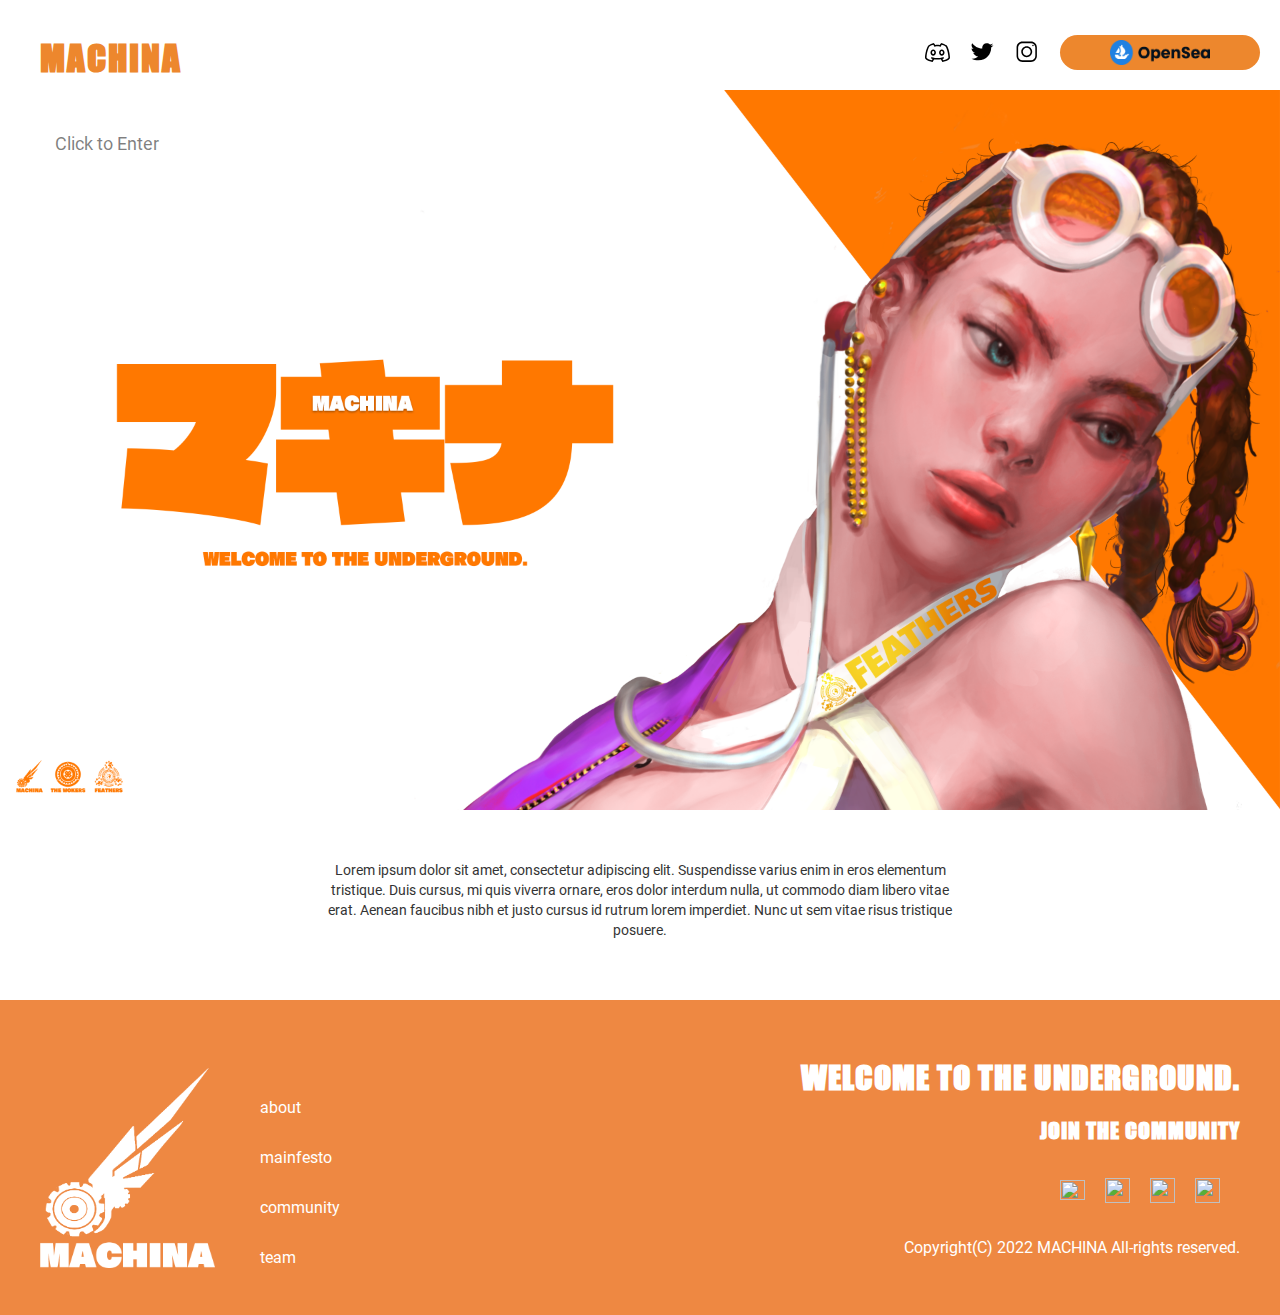
==== commit 74595d20: "new icons" ====
--- a/index.html
+++ b/index.html
@@ -1,4 +1,4 @@
-<!DOCTYPE html><!--  Last Published: Tue Jul 26 2022 20:17:56 GMT+0000 (Coordinated Universal Time)  -->
+<!DOCTYPE html><!--  Last Published: Thu Jul 28 2022 13:11:33 GMT+0000 (Coordinated Universal Time)  -->
 <html data-wf-page="62db1f4dfe704f7a0dfc9c7d" data-wf-site="62cc7c7fad8a382e8a44cbcd">
 <head>
   <meta charset="utf-8">
@@ -57,7 +57,7 @@
     <p class="paragraph">Lorem ipsum dolor sit amet, consectetur adipiscing elit. Suspendisse varius enim in eros elementum tristique. Duis cursus, mi quis viverra ornare, eros dolor interdum nulla, ut commodo diam libero vitae erat. Aenean faucibus nibh et justo cursus id rutrum lorem imperdiet. Nunc ut sem vitae risus tristique posuere.</p>
   </div>
   <div class="sectionfooter wf-section">
-    <div class="footerleftwrapper"><img src="images/Captura-de-tela-de-2022-07-11-18-16-29.png" loading="lazy" alt="" class="footerlogo">
+    <div class="footerleftwrapper"><img src="images/Machina_White.png" loading="lazy" width="175" height="200" alt="" class="footerlogo">
       <div class="footernavigationwrapper">
         <div class="footernavigationtext">about</div>
         <div class="footernavigationtext">mainfesto</div>
--- a/css/machinanewux.css
+++ b/css/machinanewux.css
@@ -512,6 +512,23 @@
 
 .herocentralwrapper {
   position: relative;
+  display: -webkit-box;
+  display: -webkit-flex;
+  display: -ms-flexbox;
+  display: flex;
+  -webkit-box-orient: vertical;
+  -webkit-box-direction: normal;
+  -webkit-flex-direction: column;
+  -ms-flex-direction: column;
+  flex-direction: column;
+  -webkit-box-pack: center;
+  -webkit-justify-content: center;
+  -ms-flex-pack: center;
+  justify-content: center;
+  -webkit-box-align: center;
+  -webkit-align-items: center;
+  -ms-flex-align: center;
+  align-items: center;
   text-align: center;
 }
 
@@ -635,7 +652,7 @@
   top: auto;
   right: auto;
   bottom: auto;
-  opacity: 0.5;
+  opacity: 0.8;
 }
 
 .features-list {
@@ -1237,6 +1254,85 @@
 
 .bold-text-2 {
   color: #ed872d;
+}
+
+.headinngwrapper {
+  display: -webkit-box;
+  display: -webkit-flex;
+  display: -ms-flexbox;
+  display: flex;
+  margin-bottom: 20px;
+  -webkit-box-pack: center;
+  -webkit-justify-content: center;
+  -ms-flex-pack: center;
+  justify-content: center;
+  -webkit-box-align: center;
+  -webkit-align-items: center;
+  -ms-flex-align: center;
+  align-items: center;
+}
+
+.leftheading {
+  display: -webkit-box;
+  display: -webkit-flex;
+  display: -ms-flexbox;
+  display: flex;
+  padding-right: 10px;
+  -webkit-box-pack: center;
+  -webkit-justify-content: center;
+  -ms-flex-pack: center;
+  justify-content: center;
+  -webkit-box-align: center;
+  -webkit-align-items: center;
+  -ms-flex-align: center;
+  align-items: center;
+}
+
+.midheading {
+  display: -webkit-box;
+  display: -webkit-flex;
+  display: -ms-flexbox;
+  display: flex;
+  padding-right: 10px;
+  -webkit-box-pack: center;
+  -webkit-justify-content: center;
+  -ms-flex-pack: center;
+  justify-content: center;
+  -webkit-box-align: center;
+  -webkit-align-items: center;
+  -ms-flex-align: center;
+  align-items: center;
+}
+
+.rightheading {
+  display: -webkit-box;
+  display: -webkit-flex;
+  display: -ms-flexbox;
+  display: flex;
+  padding-right: 10px;
+  -webkit-box-pack: center;
+  -webkit-justify-content: center;
+  -ms-flex-pack: center;
+  justify-content: center;
+  -webkit-box-align: center;
+  -webkit-align-items: center;
+  -ms-flex-align: center;
+  align-items: center;
+}
+
+.features-wrapper-about {
+  display: -webkit-box;
+  display: -webkit-flex;
+  display: -ms-flexbox;
+  display: flex;
+  -webkit-box-pack: justify;
+  -webkit-justify-content: space-between;
+  -ms-flex-pack: justify;
+  justify-content: space-between;
+  -webkit-box-align: center;
+  -webkit-align-items: center;
+  -ms-flex-align: center;
+  align-items: center;
 }
 
 @media screen and (min-width: 1280px) {
@@ -1413,8 +1509,36 @@
 }
 
 @media screen and (max-width: 991px) {
+  .navbarobject {
+    width: 100%;
+    -webkit-box-flex: 0;
+    -webkit-flex: 0 auto;
+    -ms-flex: 0 auto;
+    flex: 0 auto;
+  }
+
   .brand {
     left: 15px;
+    padding-left: 0px;
+  }
+
+  .nav-menu {
+    margin-right: 0px;
+    -webkit-box-pack: center;
+    -webkit-justify-content: center;
+    -ms-flex-pack: center;
+    justify-content: center;
+    background-color: hsla(0, 0%, 100%, 0);
+  }
+
+  .link-block {
+    padding-top: 10px;
+    padding-bottom: 10px;
+  }
+
+  .link-block-opensea {
+    position: relative;
+    bottom: 116px;
   }
 
   .button {
@@ -1486,11 +1610,68 @@
     max-width: 60%;
   }
 
+  .heroheadingwrapper {
+    padding-top: 100px;
+    padding-bottom: 150px;
+    -webkit-box-pack: start;
+    -webkit-justify-content: flex-start;
+    -ms-flex-pack: start;
+    justify-content: flex-start;
+  }
+
+  .herocentralwrapper {
+    -webkit-box-pack: start;
+    -webkit-justify-content: flex-start;
+    -ms-flex-pack: start;
+    justify-content: flex-start;
+  }
+
+  .divcenternavbar {
+    display: none;
+  }
+
   .featurecontainer {
     max-width: 728px;
   }
 
   .features-wrapper {
+    -webkit-box-orient: vertical;
+    -webkit-box-direction: normal;
+    -webkit-flex-direction: column;
+    -ms-flex-direction: column;
+    flex-direction: column;
+    -webkit-box-pack: start;
+    -webkit-justify-content: flex-start;
+    -ms-flex-pack: start;
+    justify-content: flex-start;
+    -webkit-box-align: center;
+    -webkit-align-items: center;
+    -ms-flex-align: center;
+    align-items: center;
+  }
+
+  .features-left {
+    max-width: 100%;
+    margin-bottom: 40px;
+  }
+
+  .teamupperwrapper {
+    width: 90%;
+  }
+
+  .teamdownwrapper {
+    width: 80%;
+  }
+
+  .headinngwrapper {
+    -webkit-box-orient: vertical;
+    -webkit-box-direction: normal;
+    -webkit-flex-direction: column;
+    -ms-flex-direction: column;
+    flex-direction: column;
+  }
+
+  .features-wrapper-about {
     -webkit-box-orient: vertical;
     -webkit-box-direction: normal;
     -webkit-flex-direction: column;
@@ -1506,9 +1687,18 @@
     align-items: flex-start;
   }
 
-  .features-left {
-    max-width: 100%;
-    margin-bottom: 40px;
+  .menu-button {
+    background-color: hsla(0, 0%, 100%, 0);
+  }
+
+  .menu-button.w--open {
+    background-color: hsla(0, 0%, 100%, 0);
+  }
+
+  .icon-2 {
+    border-radius: 20px;
+    background-color: #ed872d;
+    color: #fff;
   }
 }
 
@@ -1561,12 +1751,73 @@
     margin-bottom: 10px;
   }
 
+  .imgcardswrapper {
+    -webkit-box-orient: vertical;
+    -webkit-box-direction: normal;
+    -webkit-flex-direction: column;
+    -ms-flex-direction: column;
+    flex-direction: column;
+    -webkit-box-pack: justify;
+    -webkit-justify-content: space-between;
+    -ms-flex-pack: justify;
+    justify-content: space-between;
+  }
+
+  .imacards {
+    margin-bottom: 20px;
+  }
+
+  .aboutsection {
+    padding-right: 20px;
+    padding-left: 20px;
+  }
+
+  .aboutsubwrapper {
+    -webkit-box-pack: center;
+    -webkit-justify-content: center;
+    -ms-flex-pack: center;
+    justify-content: center;
+  }
+
+  .circleiconleft {
+    left: 0%;
+    top: 0%;
+    right: auto;
+    bottom: auto;
+  }
+
+  .circleiconcentral {
+    left: auto;
+    top: auto;
+    right: auto;
+    bottom: 0%;
+  }
+
+  .circleiconright {
+    left: auto;
+    top: 0%;
+    right: 0%;
+    bottom: 0%;
+  }
+
   .features-list {
     padding: 60px 15px;
   }
 }
 
 @media screen and (max-width: 479px) {
+  .nav-menu {
+    position: fixed;
+  }
+
+  .icon {
+    margin-right: 0px;
+  }
+
+  .link-block-opensea {
+    width: 120px;
+  }
+
   .button {
     width: 100px;
     height: auto;
@@ -1580,6 +1831,7 @@
 
   .sectionfooter {
     height: auto;
+    padding-bottom: 0px;
     -webkit-box-orient: vertical;
     -webkit-box-direction: normal;
     -webkit-flex-direction: column;
@@ -1597,6 +1849,7 @@
 
   .footerrightwrapper {
     position: relative;
+    margin-bottom: 40px;
     -webkit-box-pack: end;
     -webkit-justify-content: flex-end;
     -ms-flex-pack: end;
@@ -1607,8 +1860,23 @@
     align-items: center;
   }
 
+  .footericonswrapper {
+    width: 250px;
+    -webkit-justify-content: space-around;
+    -ms-flex-pack: distribute;
+    justify-content: space-around;
+  }
+
   .footernavigationwrapper {
     text-align: center;
+  }
+
+  .divrightnavbar {
+    position: fixed;
+    left: auto;
+    top: 0%;
+    right: 0%;
+    bottom: auto;
   }
 
   .buttonwrapper-left {
@@ -1619,8 +1887,74 @@
     bottom: auto;
   }
 
+  .heroheadingwrapper {
+    -webkit-box-pack: start;
+    -webkit-justify-content: flex-start;
+    -ms-flex-pack: start;
+    justify-content: flex-start;
+  }
+
+  .herosubheading {
+    max-width: 30ch;
+  }
+
+  .features-list {
+    padding-right: 20px;
+    padding-left: 20px;
+  }
+
   .featurecontainer {
     max-width: none;
+  }
+
+  .features-wrapper {
+    -webkit-box-align: center;
+    -webkit-align-items: center;
+    -ms-flex-align: center;
+    align-items: center;
+  }
+
+  .manifestowrapper {
+    padding-right: 20px;
+    padding-left: 20px;
+  }
+
+  .teamwrapper {
+    padding-right: 20px;
+    padding-left: 20px;
+  }
+
+  .teamupperwrapper {
+    -ms-grid-columns: 1fr 1fr;
+    grid-template-columns: 1fr 1fr;
+    -ms-grid-rows: auto auto;
+    grid-template-rows: auto auto;
+  }
+
+  .teamdownwrapper {
+    -ms-grid-columns: 1fr;
+    grid-template-columns: 1fr;
+    -ms-grid-rows: auto auto auto;
+    grid-template-rows: auto auto auto;
+  }
+
+  .teamtext {
+    text-align: center;
+  }
+
+  .manifestoheadingwrapper {
+    text-align: center;
+  }
+
+  .headinngwrapper {
+    position: relative;
+  }
+
+  .features-wrapper-about {
+    -webkit-box-align: start;
+    -webkit-align-items: flex-start;
+    -ms-flex-align: start;
+    align-items: flex-start;
   }
 }
 
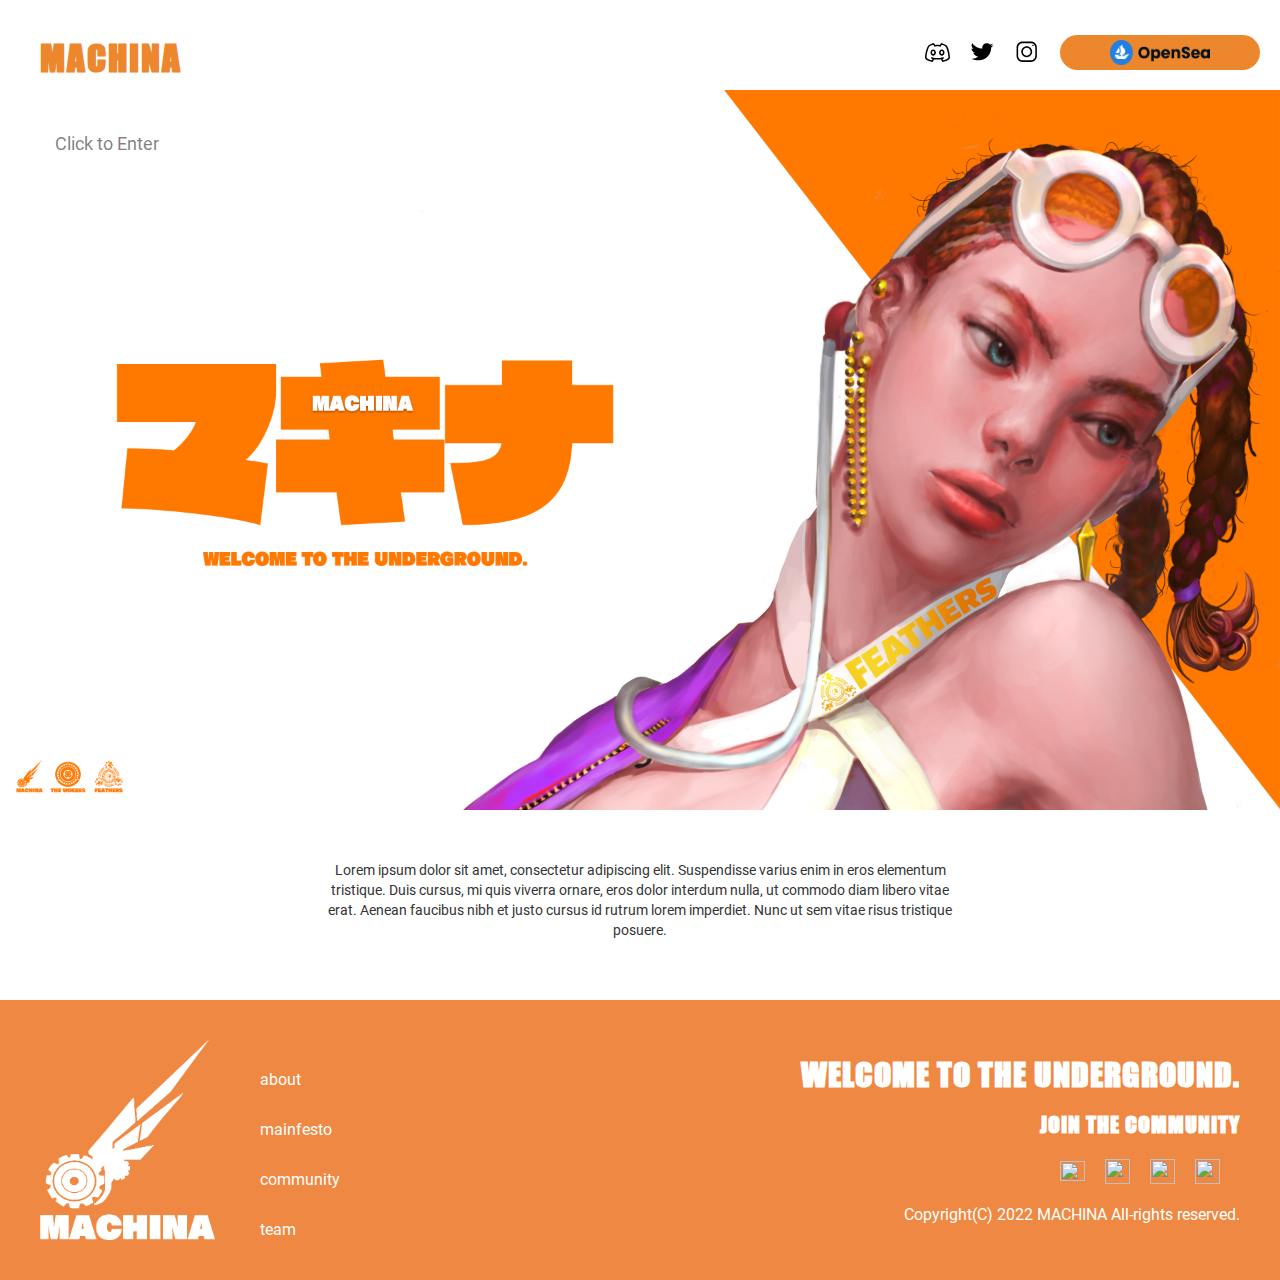
==== commit 5933c2ff: "footer spacing test" ====
--- a/index.html
+++ b/index.html
@@ -1,4 +1,4 @@
-<!DOCTYPE html><!--  Last Published: Thu Jul 28 2022 13:11:33 GMT+0000 (Coordinated Universal Time)  -->
+<!DOCTYPE html><!--  Last Published: Thu Jul 28 2022 13:25:51 GMT+0000 (Coordinated Universal Time)  -->
 <html data-wf-page="62db1f4dfe704f7a0dfc9c7d" data-wf-site="62cc7c7fad8a382e8a44cbcd">
 <head>
   <meta charset="utf-8">
--- a/css/machinanewux.css
+++ b/css/machinanewux.css
@@ -247,9 +247,9 @@
   display: -webkit-flex;
   display: -ms-flexbox;
   display: flex;
-  height: 35vh;
+  height: auto;
   margin-bottom: 0px;
-  padding-bottom: 0px;
+  padding: 40px;
   -webkit-box-pack: justify;
   -webkit-justify-content: space-between;
   -ms-flex-pack: justify;
@@ -275,7 +275,7 @@
   width: 300px;
   height: 70%;
   margin-bottom: 0px;
-  margin-left: 40px;
+  margin-left: 0px;
   -webkit-box-pack: start;
   -webkit-justify-content: flex-start;
   -ms-flex-pack: start;
@@ -298,7 +298,7 @@
   display: flex;
   width: auto;
   height: 70%;
-  margin-right: 40px;
+  margin-right: 0px;
   margin-bottom: 0px;
   padding-top: 0px;
   padding-bottom: 0px;
@@ -314,11 +314,16 @@
   -webkit-align-items: flex-end;
   -ms-flex-align: end;
   align-items: flex-end;
+  -webkit-box-flex: 0;
+  -webkit-flex: 0 auto;
+  -ms-flex: 0 auto;
+  flex: 0 auto;
 }
 
 .footerheading {
   margin-top: 0px;
   margin-bottom: 0px;
+  padding-bottom: 20px;
   font-family: Impact, sans-serif;
   color: #fff;
   font-size: 32px;
@@ -331,6 +336,7 @@
 .footersubheading {
   margin-top: 0px;
   margin-bottom: 0px;
+  padding-bottom: 20px;
   font-family: Impact, sans-serif;
   color: #fff;
   font-size: 22px;
@@ -346,6 +352,7 @@
   display: -ms-flexbox;
   display: flex;
   height: 50px;
+  padding-bottom: 20px;
   -webkit-box-pack: end;
   -webkit-justify-content: flex-end;
   -ms-flex-pack: end;
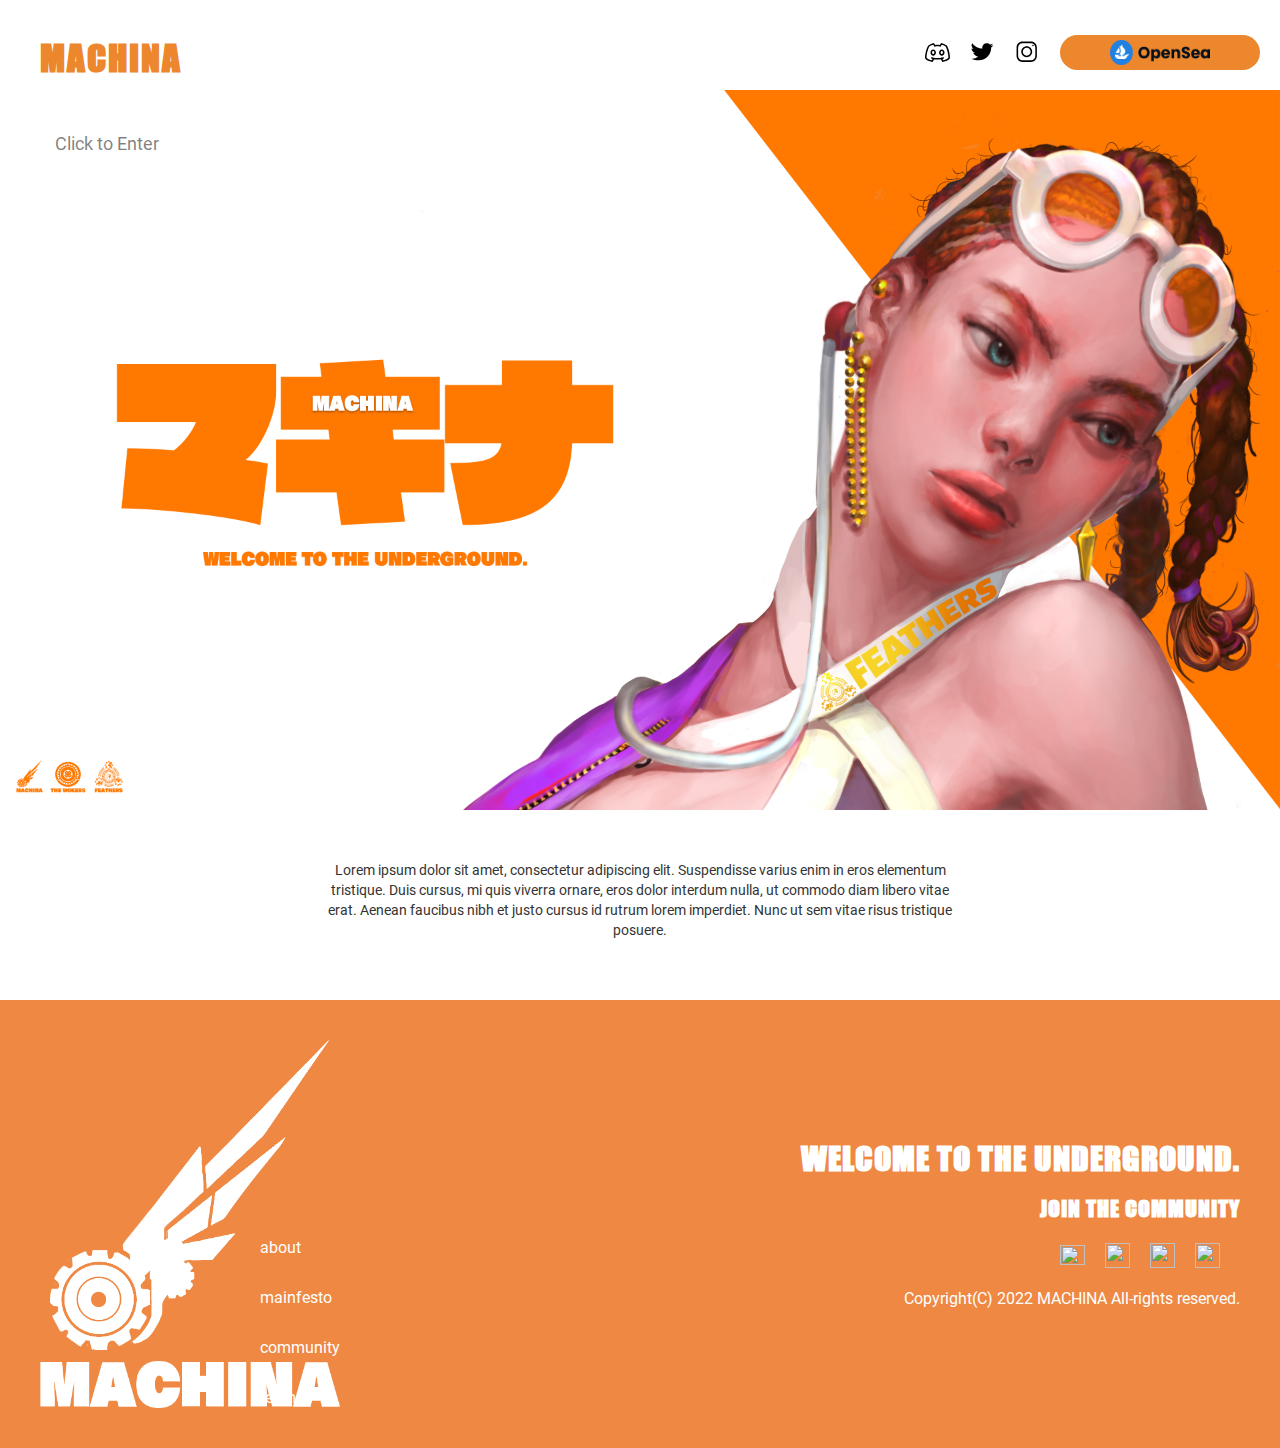
==== commit f5d5b650: "footer entry spacing fixed" ====
--- a/index.html
+++ b/index.html
@@ -1,4 +1,4 @@
-<!DOCTYPE html><!--  Last Published: Thu Jul 28 2022 13:25:51 GMT+0000 (Coordinated Universal Time)  -->
+<!DOCTYPE html><!--  Last Published: Thu Jul 28 2022 13:32:36 GMT+0000 (Coordinated Universal Time)  -->
 <html data-wf-page="62db1f4dfe704f7a0dfc9c7d" data-wf-site="62cc7c7fad8a382e8a44cbcd">
 <head>
   <meta charset="utf-8">
@@ -57,7 +57,7 @@
     <p class="paragraph">Lorem ipsum dolor sit amet, consectetur adipiscing elit. Suspendisse varius enim in eros elementum tristique. Duis cursus, mi quis viverra ornare, eros dolor interdum nulla, ut commodo diam libero vitae erat. Aenean faucibus nibh et justo cursus id rutrum lorem imperdiet. Nunc ut sem vitae risus tristique posuere.</p>
   </div>
   <div class="sectionfooter wf-section">
-    <div class="footerleftwrapper"><img src="images/Machina_White.png" loading="lazy" width="175" height="200" alt="" class="footerlogo">
+    <div class="footerleftwrapper"><img src="images/Machina_White.png" loading="lazy" height="" alt="" class="footerlogo">
       <div class="footernavigationwrapper">
         <div class="footernavigationtext">about</div>
         <div class="footernavigationtext">mainfesto</div>
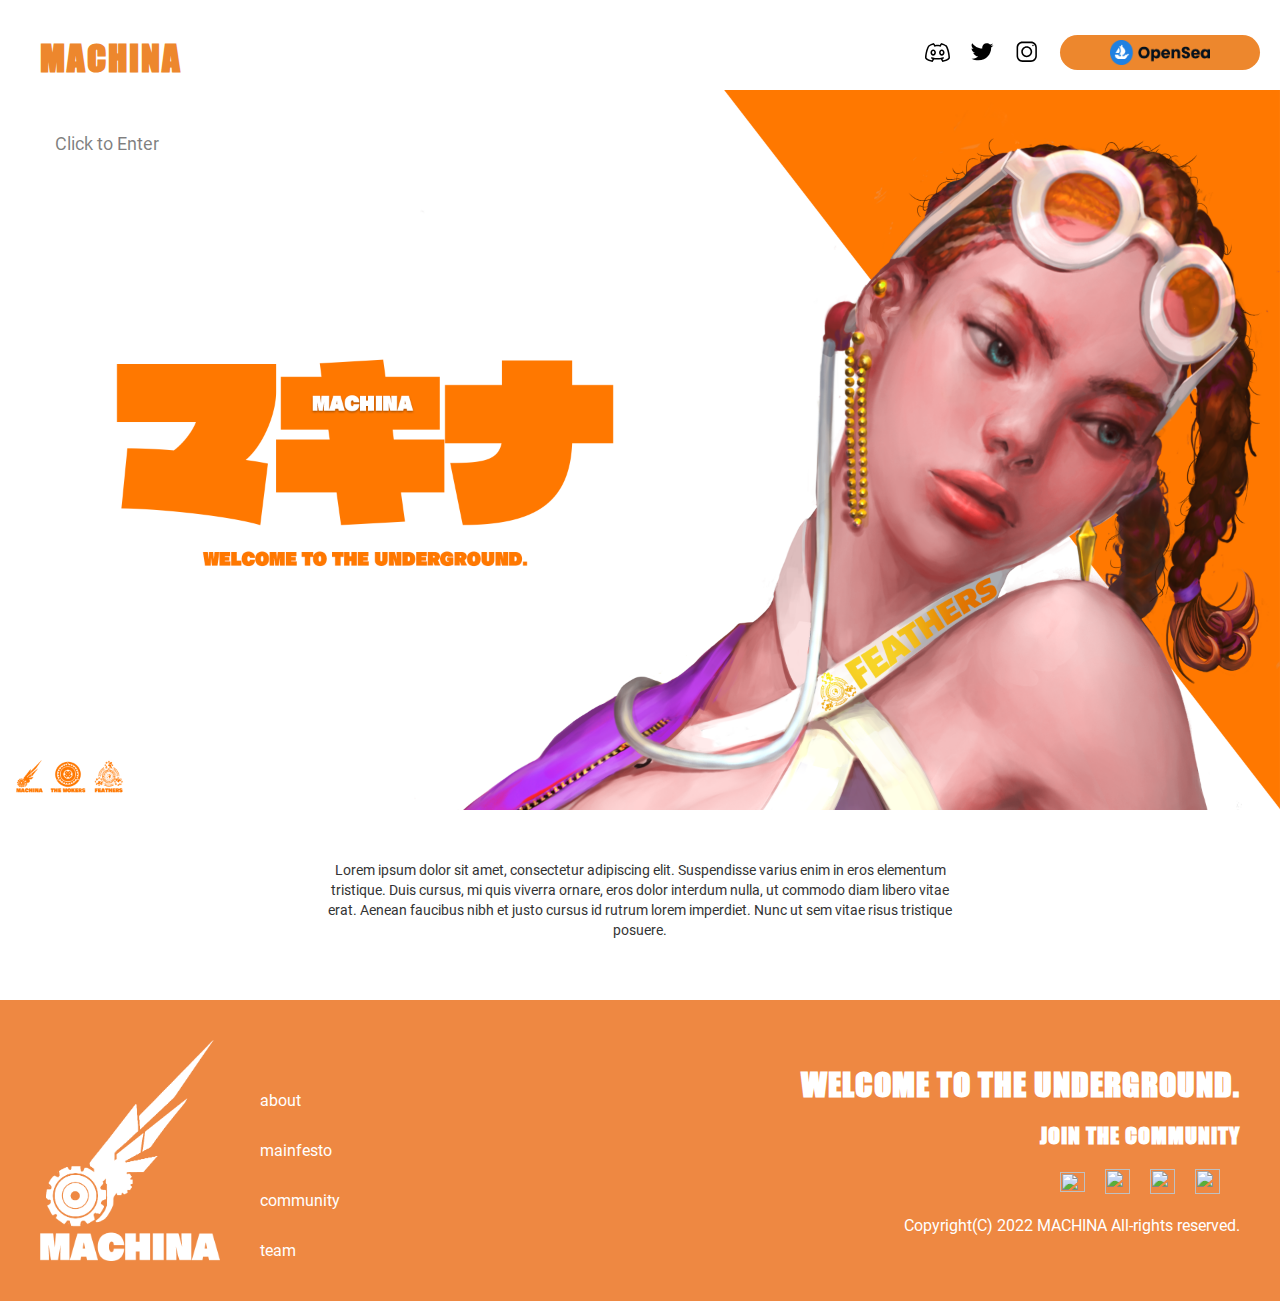
==== commit 75f15231: "navbar testing mobile" ====
--- a/index.html
+++ b/index.html
@@ -1,4 +1,4 @@
-<!DOCTYPE html><!--  Last Published: Thu Jul 28 2022 13:32:36 GMT+0000 (Coordinated Universal Time)  -->
+<!DOCTYPE html><!--  Last Published: Thu Jul 28 2022 13:45:04 GMT+0000 (Coordinated Universal Time)  -->
 <html data-wf-page="62db1f4dfe704f7a0dfc9c7d" data-wf-site="62cc7c7fad8a382e8a44cbcd">
 <head>
   <meta charset="utf-8">
@@ -34,8 +34,8 @@
             <a href="#" class="link-block w-inline-block"><img src="images/icons8-instagram-64.svg" loading="lazy" width="25" height="25" alt="" class="icon"></a>
             <a href="#" class="link-block-opensea w-inline-block"><img src="images/OpenSea-Full-Logo-dark.png" loading="lazy" width="100" height="25" sizes="(max-width: 991px) 100vw, 100px" srcset="images/OpenSea-Full-Logo-dark-p-500.png 500w, images/OpenSea-Full-Logo-dark-p-800.png 800w, images/OpenSea-Full-Logo-dark.png 1311w" alt="" class="image-os"></a>
           </nav>
-          <div class="w-nav-button">
-            <div class="w-icon-nav-menu"></div>
+          <div class="menu-button w-nav-button">
+            <div class="icon-2 w-icon-nav-menu"></div>
           </div>
         </div>
       </div>
--- a/css/machinanewux.css
+++ b/css/machinanewux.css
@@ -466,6 +466,10 @@
   -webkit-flex: 1;
   -ms-flex: 1;
   flex: 1;
+}
+
+.footerlogo {
+  max-width: 60%;
 }
 
 .herosection {
@@ -1822,6 +1826,7 @@
   }
 
   .link-block-opensea {
+    bottom: auto;
     width: 120px;
   }
 
@@ -1881,7 +1886,7 @@
   .divrightnavbar {
     position: fixed;
     left: auto;
-    top: 0%;
+    top: 2%;
     right: 0%;
     bottom: auto;
   }
